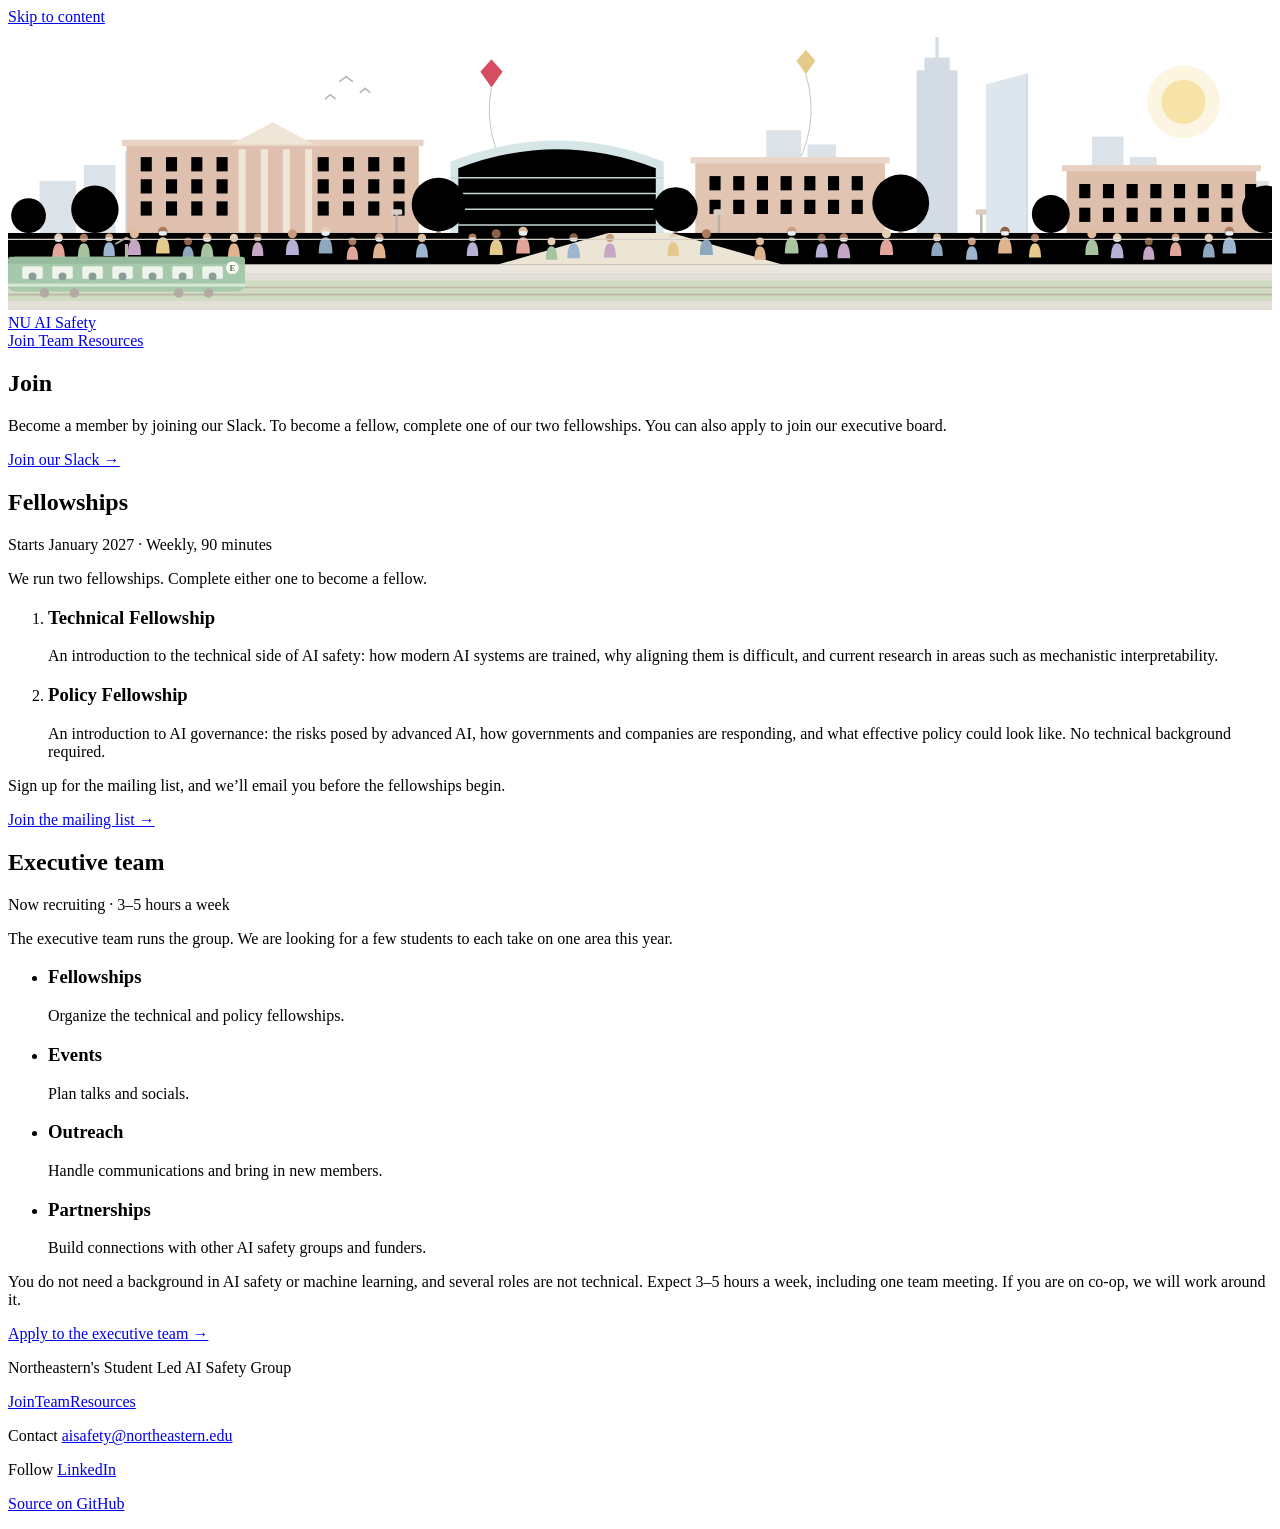
==== join/index.html @ 3ab71ad5 "Preview: the quiet version" ====
<!DOCTYPE html><html lang="en" data-scene="bio"> <head><meta charset="utf-8"><meta name="viewport" content="width=device-width, initial-scale=1"><script>try{var s=sessionStorage,d=document.documentElement.style,t=s.getItem('nuais-t'),g=s.getItem('nuais-g');if(t!==null)d.setProperty('--t',t);if(g!==null)d.setProperty('--g',g)}catch(e){}</script><title>Join | NU AI Safety</title><meta name="description" content="Join our Slack, take a technical or policy fellowship, or apply to the executive team."><link rel="canonical" href="https://soham-padia.github.io/nuaisafety-preview-quiet/join"><link rel="icon" href="/nuaisafety-preview-quiet/favicon.svg" type="image/svg+xml"><meta property="og:type" content="website"><meta property="og:site_name" content="NU AI Safety"><meta property="og:title" content="Join | NU AI Safety"><meta property="og:description" content="Join our Slack, take a technical or policy fellowship, or apply to the executive team."><meta property="og:url" content="https://soham-padia.github.io/nuaisafety-preview-quiet/join"><meta property="og:image" content="https://soham-padia.github.io/og.png"><meta property="og:image:width" content="1200"><meta property="og:image:height" content="630"><meta property="og:image:alt" content="NU AI Safety. AI safety and interpretability at Northeastern."><meta name="twitter:card" content="summary_large_image"><meta name="twitter:image" content="https://soham-padia.github.io/og.png"><link rel="stylesheet" href="/nuaisafety-preview-quiet/_astro/index.DZvED8R2.css"></head> <body> <a class="skip" href="#main">Skip to content</a> <div class="campus" aria-hidden="true" data-scene="bio"> <svg viewBox="0 0 1600 360" preserveAspectRatio="xMidYMax slice"> <defs> <radialGradient id="cxGlow" cx="50%" cy="100%" r="60%"> <stop offset="0" stop-color="#f2b07e" stop-opacity=".85"></stop> <stop offset="1" stop-color="#f2b07e" stop-opacity="0"></stop> </radialGradient> </defs>  <g class style="--at:.3"> <circle cx="1488" cy="96" r="46" fill="#f7e2a8" opacity=".35"></circle> <circle cx="1488" cy="96" r="28" fill="#f7e2a8"></circle> </g>  <g class="cg-in" style="--at:.45"> <path d="M612,42 L626,58 L612,78 L598,58 Z" fill="#c8102e" opacity=".75"></path> <path d="M612,78 Q600,140 640,200 Q660,232 652,262" fill="none" stroke="#b9b4ab" stroke-width="1"></path> </g> <g class="cg-in" style="--at:.65"> <path d="M1010,30 L1022,44 L1010,61 L998,44 Z" fill="#e5c88c"></path> <path d="M1010,61 Q1030,130 990,190 Q975,230 984,264" fill="none" stroke="#b9b4ab" stroke-width="1"></path> </g> <g class="cx-out" style="--at:.36" fill="none" stroke="#b9b4ab" stroke-width="2" stroke-linecap="round"> <path d="M420,70 l8,-6 l8,6"></path><path d="M446,84 l6,-5 l6,5"></path><path d="M402,92 l6,-5 l6,5"></path> </g>  <g fill="#dbe2e8"> <rect x="40" y="196" width="46" height="74"></rect><rect x="96" y="176" width="40" height="94"></rect><rect x="148" y="158" width="52" height="112"></rect><rect x="960" y="132" width="44" height="138"></rect><rect x="1012" y="150" width="36" height="120"></rect><rect x="1372" y="140" width="40" height="130"></rect><rect x="1420" y="166" width="34" height="104"></rect><rect x="1500" y="178" width="50" height="92"></rect><rect x="1556" y="196" width="40" height="74"></rect> </g> <g fill="#d3dce4"> <rect x="1150" y="56" width="52" height="214"></rect> <rect x="1160" y="40" width="32" height="20"></rect> <rect x="1174" y="14" width="4" height="28"></rect> </g> <path d="M1238,270 L1238,74 L1290,60 L1290,270 Z" fill="#dde6ed"></path> <path d="M1290,60 L1290,270" stroke="#cfd9e2" stroke-width="2"></path>   <rect x="150" y="150" width="370" height="116" fill="#dfc0ae"></rect> <rect x="144" y="144" width="382" height="8" fill="#e9d3c5"></rect> <path d="M282,150 L335,122 L388,150 Z" fill="#efe6d8"></path> <g fill="#efe6d8"><rect x="292" y="156" width="9" height="106"></rect><rect x="320" y="156" width="9" height="106"></rect><rect x="348" y="156" width="9" height="106"></rect><rect x="376" y="156" width="9" height="106"></rect></g> <path d="M560,266 L560,172 Q695,118 830,172 L830,266 Z" fill="#d6e6e6"></path> <path class="cx-lit" style="--l0:.5;--at:.5" d="M570,262 L570,180 Q695,132 820,180 L820,262 Z"></path> <g stroke="#c3d6d7" stroke-width="2"><line x1="560" y1="192" x2="830" y2="192"></line><line x1="560" y1="212" x2="830" y2="212"></line><line x1="560" y1="232" x2="830" y2="232"></line><line x1="560" y1="252" x2="830" y2="252"></line></g> <rect x="870" y="172" width="240" height="94" fill="#e2c4b2"></rect> <rect x="864" y="166" width="252" height="8" fill="#ead6c9"></rect> <rect x="1340" y="182" width="240" height="84" fill="#ddbfac"></rect> <rect x="1334" y="176" width="252" height="8" fill="#e8d1c3"></rect> <g><g> <rect x="168" y="166" width="14" height="18" fill="#cdb5a7"></rect> <rect class="cx-lit" style="--l0:1;--at:0.15" x="168" y="166" width="14" height="18"></rect> </g><g> <rect x="200" y="166" width="14" height="18" fill="#cdb5a7"></rect> <rect class="cx-lit" style="--l0:0;--at:0.52" x="200" y="166" width="14" height="18"></rect> </g><g> <rect x="232" y="166" width="14" height="18" fill="#cdb5a7"></rect> <rect class="cx-lit" style="--l0:0;--at:0.19" x="232" y="166" width="14" height="18"></rect> </g><g> <rect x="264" y="166" width="14" height="18" fill="#cdb5a7"></rect> <rect class="cx-lit" style="--l0:1;--at:0.56" x="264" y="166" width="14" height="18"></rect> </g><g> <rect x="392" y="166" width="14" height="18" fill="#cdb5a7"></rect> <rect class="cx-lit" style="--l0:0;--at:0.23" x="392" y="166" width="14" height="18"></rect> </g><g> <rect x="424" y="166" width="14" height="18" fill="#cdb5a7"></rect> <rect class="cx-lit" style="--l0:1;--at:0.6" x="424" y="166" width="14" height="18"></rect> </g><g> <rect x="456" y="166" width="14" height="18" fill="#cdb5a7"></rect> <rect class="cx-lit" style="--l0:0;--at:0.27" x="456" y="166" width="14" height="18"></rect> </g><g> <rect x="488" y="166" width="14" height="18" fill="#cdb5a7"></rect> <rect class="cx-lit" style="--l0:0;--at:0.64" x="488" y="166" width="14" height="18"></rect> </g><g> <rect x="168" y="194" width="14" height="18" fill="#cdb5a7"></rect> <rect class="cx-lit" style="--l0:0;--at:0.26" x="168" y="194" width="14" height="18"></rect> </g><g> <rect x="200" y="194" width="14" height="18" fill="#cdb5a7"></rect> <rect class="cx-lit" style="--l0:1;--at:0.63" x="200" y="194" width="14" height="18"></rect> </g><g> <rect x="232" y="194" width="14" height="18" fill="#cdb5a7"></rect> <rect class="cx-lit" style="--l0:0;--at:0.3" x="232" y="194" width="14" height="18"></rect> </g><g> <rect x="264" y="194" width="14" height="18" fill="#cdb5a7"></rect> <rect class="cx-lit" style="--l0:0;--at:0.67" x="264" y="194" width="14" height="18"></rect> </g><g> <rect x="392" y="194" width="14" height="18" fill="#cdb5a7"></rect> <rect class="cx-lit" style="--l0:1;--at:0.34" x="392" y="194" width="14" height="18"></rect> </g><g> <rect x="424" y="194" width="14" height="18" fill="#cdb5a7"></rect> <rect class="cx-lit" style="--l0:0;--at:0.71" x="424" y="194" width="14" height="18"></rect> </g><g> <rect x="456" y="194" width="14" height="18" fill="#cdb5a7"></rect> <rect class="cx-lit" style="--l0:1;--at:0.38" x="456" y="194" width="14" height="18"></rect> </g><g> <rect x="488" y="194" width="14" height="18" fill="#cdb5a7"></rect> <rect class="cx-lit" style="--l0:0;--at:0.75" x="488" y="194" width="14" height="18"></rect> </g><g> <rect x="168" y="222" width="14" height="18" fill="#cdb5a7"></rect> <rect class="cx-lit" style="--l0:1;--at:0.37" x="168" y="222" width="14" height="18"></rect> </g><g> <rect x="200" y="222" width="14" height="18" fill="#cdb5a7"></rect> <rect class="cx-lit" style="--l0:0;--at:0.74" x="200" y="222" width="14" height="18"></rect> </g><g> <rect x="232" y="222" width="14" height="18" fill="#cdb5a7"></rect> <rect class="cx-lit" style="--l0:1;--at:0.41" x="232" y="222" width="14" height="18"></rect> </g><g> <rect x="264" y="222" width="14" height="18" fill="#cdb5a7"></rect> <rect class="cx-lit" style="--l0:0;--at:0.78" x="264" y="222" width="14" height="18"></rect> </g><g> <rect x="392" y="222" width="14" height="18" fill="#cdb5a7"></rect> <rect class="cx-lit" style="--l0:0;--at:0.45" x="392" y="222" width="14" height="18"></rect> </g><g> <rect x="424" y="222" width="14" height="18" fill="#cdb5a7"></rect> <rect class="cx-lit" style="--l0:1;--at:0.82" x="424" y="222" width="14" height="18"></rect> </g><g> <rect x="456" y="222" width="14" height="18" fill="#cdb5a7"></rect> <rect class="cx-lit" style="--l0:0;--at:0.49" x="456" y="222" width="14" height="18"></rect> </g><g> <rect x="488" y="222" width="14" height="18" fill="#cdb5a7"></rect> <rect class="cx-lit" style="--l0:1;--at:0.16" x="488" y="222" width="14" height="18"></rect> </g><g> <rect x="888" y="190" width="14" height="18" fill="#cdb5a7"></rect> <rect class="cx-lit" style="--l0:1;--at:0.15" x="888" y="190" width="14" height="18"></rect> </g><g> <rect x="918" y="190" width="14" height="18" fill="#cdb5a7"></rect> <rect class="cx-lit" style="--l0:0;--at:0.52" x="918" y="190" width="14" height="18"></rect> </g><g> <rect x="948" y="190" width="14" height="18" fill="#cdb5a7"></rect> <rect class="cx-lit" style="--l0:0;--at:0.19" x="948" y="190" width="14" height="18"></rect> </g><g> <rect x="978" y="190" width="14" height="18" fill="#cdb5a7"></rect> <rect class="cx-lit" style="--l0:1;--at:0.56" x="978" y="190" width="14" height="18"></rect> </g><g> <rect x="1008" y="190" width="14" height="18" fill="#cdb5a7"></rect> <rect class="cx-lit" style="--l0:0;--at:0.23" x="1008" y="190" width="14" height="18"></rect> </g><g> <rect x="1038" y="190" width="14" height="18" fill="#cdb5a7"></rect> <rect class="cx-lit" style="--l0:1;--at:0.6" x="1038" y="190" width="14" height="18"></rect> </g><g> <rect x="1068" y="190" width="14" height="18" fill="#cdb5a7"></rect> <rect class="cx-lit" style="--l0:0;--at:0.27" x="1068" y="190" width="14" height="18"></rect> </g><g> <rect x="888" y="220" width="14" height="18" fill="#cdb5a7"></rect> <rect class="cx-lit" style="--l0:0;--at:0.26" x="888" y="220" width="14" height="18"></rect> </g><g> <rect x="918" y="220" width="14" height="18" fill="#cdb5a7"></rect> <rect class="cx-lit" style="--l0:1;--at:0.63" x="918" y="220" width="14" height="18"></rect> </g><g> <rect x="948" y="220" width="14" height="18" fill="#cdb5a7"></rect> <rect class="cx-lit" style="--l0:0;--at:0.3" x="948" y="220" width="14" height="18"></rect> </g><g> <rect x="978" y="220" width="14" height="18" fill="#cdb5a7"></rect> <rect class="cx-lit" style="--l0:0;--at:0.67" x="978" y="220" width="14" height="18"></rect> </g><g> <rect x="1008" y="220" width="14" height="18" fill="#cdb5a7"></rect> <rect class="cx-lit" style="--l0:1;--at:0.34" x="1008" y="220" width="14" height="18"></rect> </g><g> <rect x="1038" y="220" width="14" height="18" fill="#cdb5a7"></rect> <rect class="cx-lit" style="--l0:0;--at:0.71" x="1038" y="220" width="14" height="18"></rect> </g><g> <rect x="1068" y="220" width="14" height="18" fill="#cdb5a7"></rect> <rect class="cx-lit" style="--l0:1;--at:0.38" x="1068" y="220" width="14" height="18"></rect> </g><g> <rect x="1356" y="200" width="14" height="18" fill="#cdb5a7"></rect> <rect class="cx-lit" style="--l0:1;--at:0.15" x="1356" y="200" width="14" height="18"></rect> </g><g> <rect x="1386" y="200" width="14" height="18" fill="#cdb5a7"></rect> <rect class="cx-lit" style="--l0:0;--at:0.52" x="1386" y="200" width="14" height="18"></rect> </g><g> <rect x="1416" y="200" width="14" height="18" fill="#cdb5a7"></rect> <rect class="cx-lit" style="--l0:0;--at:0.19" x="1416" y="200" width="14" height="18"></rect> </g><g> <rect x="1446" y="200" width="14" height="18" fill="#cdb5a7"></rect> <rect class="cx-lit" style="--l0:1;--at:0.56" x="1446" y="200" width="14" height="18"></rect> </g><g> <rect x="1476" y="200" width="14" height="18" fill="#cdb5a7"></rect> <rect class="cx-lit" style="--l0:0;--at:0.23" x="1476" y="200" width="14" height="18"></rect> </g><g> <rect x="1506" y="200" width="14" height="18" fill="#cdb5a7"></rect> <rect class="cx-lit" style="--l0:1;--at:0.6" x="1506" y="200" width="14" height="18"></rect> </g><g> <rect x="1536" y="200" width="14" height="18" fill="#cdb5a7"></rect> <rect class="cx-lit" style="--l0:0;--at:0.27" x="1536" y="200" width="14" height="18"></rect> </g><g> <rect x="1566" y="200" width="14" height="18" fill="#cdb5a7"></rect> <rect class="cx-lit" style="--l0:0;--at:0.64" x="1566" y="200" width="14" height="18"></rect> </g><g> <rect x="1356" y="230" width="14" height="18" fill="#cdb5a7"></rect> <rect class="cx-lit" style="--l0:0;--at:0.26" x="1356" y="230" width="14" height="18"></rect> </g><g> <rect x="1386" y="230" width="14" height="18" fill="#cdb5a7"></rect> <rect class="cx-lit" style="--l0:1;--at:0.63" x="1386" y="230" width="14" height="18"></rect> </g><g> <rect x="1416" y="230" width="14" height="18" fill="#cdb5a7"></rect> <rect class="cx-lit" style="--l0:0;--at:0.3" x="1416" y="230" width="14" height="18"></rect> </g><g> <rect x="1446" y="230" width="14" height="18" fill="#cdb5a7"></rect> <rect class="cx-lit" style="--l0:0;--at:0.67" x="1446" y="230" width="14" height="18"></rect> </g><g> <rect x="1476" y="230" width="14" height="18" fill="#cdb5a7"></rect> <rect class="cx-lit" style="--l0:1;--at:0.34" x="1476" y="230" width="14" height="18"></rect> </g><g> <rect x="1506" y="230" width="14" height="18" fill="#cdb5a7"></rect> <rect class="cx-lit" style="--l0:0;--at:0.71" x="1506" y="230" width="14" height="18"></rect> </g><g> <rect x="1536" y="230" width="14" height="18" fill="#cdb5a7"></rect> <rect class="cx-lit" style="--l0:1;--at:0.38" x="1536" y="230" width="14" height="18"></rect> </g><g> <rect x="1566" y="230" width="14" height="18" fill="#cdb5a7"></rect> <rect class="cx-lit" style="--l0:0;--at:0.75" x="1566" y="230" width="14" height="18"></rect> </g></g>  <g> <rect x="107" y="232" width="6" height="36" fill="#b9a38e"></rect> <circle class="cx-tree cx-tree--bio" style="--c:#bfd3b0" cx="110" cy="232" r="30"></circle> </g><g> <rect x="542" y="226" width="6" height="42" fill="#b9a38e"></rect> <circle class="cx-tree cx-tree--bio" style="--c:#aecaa0" cx="545" cy="226" r="34"></circle> </g><g> <rect x="842" y="232" width="6" height="36" fill="#b9a38e"></rect> <circle class="cx-tree cx-tree--bio" style="--c:#e2cf98" cx="845" cy="232" r="28"></circle> </g><g> <rect x="1127" y="224" width="6" height="44" fill="#b9a38e"></rect> <circle class="cx-tree cx-tree--bio" style="--c:#bfd3b0" cx="1130" cy="224" r="36"></circle> </g><g> <rect x="1317" y="238" width="6" height="30" fill="#b9a38e"></rect> <circle class="cx-tree cx-tree--bio" style="--c:#aecaa0" cx="1320" cy="238" r="24"></circle> </g><g> <rect x="1589" y="232" width="6" height="36" fill="#b9a38e"></rect> <circle class="cx-tree cx-tree--bio" style="--c:#e2cf98" cx="1592" cy="232" r="30"></circle> </g><g> <rect x="23" y="240" width="6" height="28" fill="#b9a38e"></rect> <circle class="cx-tree cx-tree--bio" style="--c:#aecaa0" cx="26" cy="240" r="22"></circle> </g> <g stroke="#b9b1a7" stroke-width="3"> <line x1="492" y1="300" x2="492" y2="238"></line><line x1="900" y1="300" x2="900" y2="238"></line><line x1="1232" y1="300" x2="1232" y2="238"></line> </g> <g fill="#d8cfc2"><rect x="485" y="232" width="14" height="7" rx="2"></rect><rect x="893" y="232" width="14" height="7" rx="2"></rect><rect x="1225" y="232" width="14" height="7" rx="2"></rect></g>  <rect class="cx-lawn cx-lawn--bio" x="0" y="262" width="1600" height="40"></rect> <path d="M760,262 L840,262 L980,302 L620,302 Z" fill="#ece5d6"></path> <g class="cx-out" style="--at:0.589"> <g transform="translate(64 294) scale(1)"> <path d="M-8,0 Q-8,-19 0,-19 Q8,-19 8,0 Z" fill="#e2a59c"></path> <circle cx="0" cy="-26" r="5.5" fill="#e8cdb5"></circle> <rect class="cx-in" style="--at:0.211" x="-4.5" y="-26" width="9" height="4.5" rx="1.5" fill="#e6f0f6"></rect> </g> </g><g class="cx-out" style="--at:0.454"> <g transform="translate(128 291) scale(0.9)"> <path d="M-8,0 Q-8,-19 0,-19 Q8,-19 8,0 Z" fill="#9db6cf"></path> <circle cx="0" cy="-26" r="5.5" fill="#c99d7e"></circle> <rect class="cx-in" style="--at:0.146" x="-4.5" y="-26" width="9" height="4.5" rx="1.5" fill="#e6f0f6"></rect> </g> </g><g class="cx-out" style="--at:0.752"> <g transform="translate(196 288) scale(1.08)"> <path d="M-8,0 Q-8,-19 0,-19 Q8,-19 8,0 Z" fill="#e5c88c"></path> <circle cx="0" cy="-26" r="5.5" fill="#a97b5c"></circle> <rect class="cx-in" style="--at:0.288" x="-4.5" y="-26" width="9" height="4.5" rx="1.5" fill="#e6f0f6"></rect> </g> </g><g class="cx-out" style="--at:0.4"> <g transform="translate(252 294) scale(1)"> <path d="M-8,0 Q-8,-19 0,-19 Q8,-19 8,0 Z" fill="#a7c3a0"></path> <circle cx="0" cy="-26" r="5.5" fill="#e2bc9a"></circle> <rect class="cx-in" style="--at:0.12" x="-4.5" y="-26" width="9" height="4.5" rx="1.5" fill="#e6f0f6"></rect> </g> </g><g class="cx-out" style="--at:0.644"> <g transform="translate(316 291) scale(0.9)"> <path d="M-8,0 Q-8,-19 0,-19 Q8,-19 8,0 Z" fill="#c6a6c6"></path> <circle cx="0" cy="-26" r="5.5" fill="#8d6248"></circle> <rect class="cx-in" style="--at:0.236" x="-4.5" y="-26" width="9" height="4.5" rx="1.5" fill="#e6f0f6"></rect> </g> </g><g class="cx-out" style="--at:0.508"> <g transform="translate(402 288) scale(1.08)"> <path d="M-8,0 Q-8,-19 0,-19 Q8,-19 8,0 Z" fill="#8ea8bf"></path> <circle cx="0" cy="-26" r="5.5" fill="#e8cdb5"></circle> <rect class="cx-in" style="--at:0.172" x="-4.5" y="-26" width="9" height="4.5" rx="1.5" fill="#e6f0f6"></rect> </g> </g><g class="cx-out" style="--at:0.833"> <g transform="translate(470 294) scale(1)"> <path d="M-8,0 Q-8,-19 0,-19 Q8,-19 8,0 Z" fill="#e0b38f"></path> <circle cx="0" cy="-26" r="5.5" fill="#c99d7e"></circle> <rect class="cx-in" style="--at:0.327" x="-4.5" y="-26" width="9" height="4.5" rx="1.5" fill="#e6f0f6"></rect> </g> </g><g class="cx-out" style="--at:0.698"> <g transform="translate(588 291) scale(0.9)"> <path d="M-8,0 Q-8,-19 0,-19 Q8,-19 8,0 Z" fill="#b7b0d6"></path> <circle cx="0" cy="-26" r="5.5" fill="#a97b5c"></circle> <rect class="cx-in" style="--at:0.262" x="-4.5" y="-26" width="9" height="4.5" rx="1.5" fill="#e6f0f6"></rect> </g> </g><g class="cx-out" style="--at:0.535"> <g transform="translate(652 288) scale(1.08)"> <path d="M-8,0 Q-8,-19 0,-19 Q8,-19 8,0 Z" fill="#e2a59c"></path> <circle cx="0" cy="-26" r="5.5" fill="#e2bc9a"></circle> <rect class="cx-in" style="--at:0.185" x="-4.5" y="-26" width="9" height="4.5" rx="1.5" fill="#e6f0f6"></rect> </g> </g><g class="cx-out" style="--at:2"> <g transform="translate(716 294) scale(1)"> <path d="M-8,0 Q-8,-19 0,-19 Q8,-19 8,0 Z" fill="#9db6cf"></path> <circle cx="0" cy="-26" r="5.5" fill="#8d6248"></circle> <rect class="cx-in" style="--at:0.301" x="-4.5" y="-26" width="9" height="4.5" rx="1.5" fill="#e6f0f6"></rect> </g> </g><g class="cx-out" style="--at:0.427"> <g transform="translate(842 291) scale(0.9)"> <path d="M-8,0 Q-8,-19 0,-19 Q8,-19 8,0 Z" fill="#e5c88c"></path> <circle cx="0" cy="-26" r="5.5" fill="#e8cdb5"></circle> <rect class="cx-in" style="--at:0.133" x="-4.5" y="-26" width="9" height="4.5" rx="1.5" fill="#e6f0f6"></rect> </g> </g><g class="cx-out" style="--at:0.616"> <g transform="translate(992 288) scale(1.08)"> <path d="M-8,0 Q-8,-19 0,-19 Q8,-19 8,0 Z" fill="#a7c3a0"></path> <circle cx="0" cy="-26" r="5.5" fill="#c99d7e"></circle> <rect class="cx-in" style="--at:0.224" x="-4.5" y="-26" width="9" height="4.5" rx="1.5" fill="#e6f0f6"></rect> </g> </g><g class="cx-out" style="--at:0.86"> <g transform="translate(1058 294) scale(1)"> <path d="M-8,0 Q-8,-19 0,-19 Q8,-19 8,0 Z" fill="#c6a6c6"></path> <circle cx="0" cy="-26" r="5.5" fill="#a97b5c"></circle> <rect class="cx-in" style="--at:0.34" x="-4.5" y="-26" width="9" height="4.5" rx="1.5" fill="#e6f0f6"></rect> </g> </g><g class="cx-out" style="--at:0.481"> <g transform="translate(1176 291) scale(0.9)"> <path d="M-8,0 Q-8,-19 0,-19 Q8,-19 8,0 Z" fill="#8ea8bf"></path> <circle cx="0" cy="-26" r="5.5" fill="#e2bc9a"></circle> <rect class="cx-in" style="--at:0.159" x="-4.5" y="-26" width="9" height="4.5" rx="1.5" fill="#e6f0f6"></rect> </g> </g><g class="cx-out" style="--at:0.725"> <g transform="translate(1262 288) scale(1.08)"> <path d="M-8,0 Q-8,-19 0,-19 Q8,-19 8,0 Z" fill="#e0b38f"></path> <circle cx="0" cy="-26" r="5.5" fill="#8d6248"></circle> <rect class="cx-in" style="--at:0.275" x="-4.5" y="-26" width="9" height="4.5" rx="1.5" fill="#e6f0f6"></rect> </g> </g><g class="cx-out" style="--at:0.562"> <g transform="translate(1404 294) scale(1)"> <path d="M-8,0 Q-8,-19 0,-19 Q8,-19 8,0 Z" fill="#b7b0d6"></path> <circle cx="0" cy="-26" r="5.5" fill="#e8cdb5"></circle> <rect class="cx-in" style="--at:0.198" x="-4.5" y="-26" width="9" height="4.5" rx="1.5" fill="#e6f0f6"></rect> </g> </g><g class="cx-out" style="--at:0.806"> <g transform="translate(1478 291) scale(0.9)"> <path d="M-8,0 Q-8,-19 0,-19 Q8,-19 8,0 Z" fill="#e2a59c"></path> <circle cx="0" cy="-26" r="5.5" fill="#c99d7e"></circle> <rect class="cx-in" style="--at:0.314" x="-4.5" y="-26" width="9" height="4.5" rx="1.5" fill="#e6f0f6"></rect> </g> </g><g class="cx-out" style="--at:0.671"> <g transform="translate(1546 288) scale(1.08)"> <path d="M-8,0 Q-8,-19 0,-19 Q8,-19 8,0 Z" fill="#9db6cf"></path> <circle cx="0" cy="-26" r="5.5" fill="#a97b5c"></circle> <rect class="cx-in" style="--at:0.249" x="-4.5" y="-26" width="9" height="4.5" rx="1.5" fill="#e6f0f6"></rect> </g> </g> <g class="cg-in" style="--at:0.1"> <g transform="translate(96 293) scale(0.95)"> <path d="M-8,0 Q-8,-19 0,-19 Q8,-19 8,0 Z" fill="#a7c3a0"></path> <circle cx="0" cy="-26" r="5.5" fill="#a97b5c"></circle> </g> </g><g class="cg-in" style="--at:0.387"> <g transform="translate(160 290) scale(1.04)"> <path d="M-8,0 Q-8,-19 0,-19 Q8,-19 8,0 Z" fill="#c6a6c6"></path> <circle cx="0" cy="-26" r="5.5" fill="#e2bc9a"></circle> </g> </g><g class="cg-in" style="--at:0.675"> <g transform="translate(228 296) scale(0.9)"> <path d="M-8,0 Q-8,-19 0,-19 Q8,-19 8,0 Z" fill="#8ea8bf"></path> <circle cx="0" cy="-26" r="5.5" fill="#8d6248"></circle> </g> </g><g class="cg-in" style="--at:0.182"> <g transform="translate(286 293) scale(0.95)"> <path d="M-8,0 Q-8,-19 0,-19 Q8,-19 8,0 Z" fill="#e0b38f"></path> <circle cx="0" cy="-26" r="5.5" fill="#e8cdb5"></circle> </g> </g><g class="cg-in" style="--at:0.469"> <g transform="translate(360 290) scale(1.04)"> <path d="M-8,0 Q-8,-19 0,-19 Q8,-19 8,0 Z" fill="#b7b0d6"></path> <circle cx="0" cy="-26" r="5.5" fill="#c99d7e"></circle> </g> </g><g class="cg-in" style="--at:0.757"> <g transform="translate(436 296) scale(0.9)"> <path d="M-8,0 Q-8,-19 0,-19 Q8,-19 8,0 Z" fill="#e2a59c"></path> <circle cx="0" cy="-26" r="5.5" fill="#a97b5c"></circle> </g> </g><g class="cg-in" style="--at:0.264"> <g transform="translate(524 293) scale(0.95)"> <path d="M-8,0 Q-8,-19 0,-19 Q8,-19 8,0 Z" fill="#9db6cf"></path> <circle cx="0" cy="-26" r="5.5" fill="#e2bc9a"></circle> </g> </g><g class="cg-in" style="--at:0.552"> <g transform="translate(618 290) scale(1.04)"> <path d="M-8,0 Q-8,-19 0,-19 Q8,-19 8,0 Z" fill="#e5c88c"></path> <circle cx="0" cy="-26" r="5.5" fill="#8d6248"></circle> </g> </g><g class="cg-in" style="--at:0.839"> <g transform="translate(688 296) scale(0.9)"> <path d="M-8,0 Q-8,-19 0,-19 Q8,-19 8,0 Z" fill="#a7c3a0"></path> <circle cx="0" cy="-26" r="5.5" fill="#e8cdb5"></circle> </g> </g><g class="cg-in" style="--at:0.346"> <g transform="translate(762 293) scale(0.95)"> <path d="M-8,0 Q-8,-19 0,-19 Q8,-19 8,0 Z" fill="#c6a6c6"></path> <circle cx="0" cy="-26" r="5.5" fill="#c99d7e"></circle> </g> </g><g class="cg-in" style="--at:0.634"> <g transform="translate(884 290) scale(1.04)"> <path d="M-8,0 Q-8,-19 0,-19 Q8,-19 8,0 Z" fill="#8ea8bf"></path> <circle cx="0" cy="-26" r="5.5" fill="#a97b5c"></circle> </g> </g><g class="cg-in" style="--at:0.141"> <g transform="translate(952 296) scale(0.9)"> <path d="M-8,0 Q-8,-19 0,-19 Q8,-19 8,0 Z" fill="#e0b38f"></path> <circle cx="0" cy="-26" r="5.5" fill="#e2bc9a"></circle> </g> </g><g class="cg-in" style="--at:0.428"> <g transform="translate(1030 293) scale(0.95)"> <path d="M-8,0 Q-8,-19 0,-19 Q8,-19 8,0 Z" fill="#b7b0d6"></path> <circle cx="0" cy="-26" r="5.5" fill="#8d6248"></circle> </g> </g><g class="cg-in" style="--at:0.716"> <g transform="translate(1112 290) scale(1.04)"> <path d="M-8,0 Q-8,-19 0,-19 Q8,-19 8,0 Z" fill="#e2a59c"></path> <circle cx="0" cy="-26" r="5.5" fill="#e8cdb5"></circle> </g> </g><g class="cg-in" style="--at:0.223"> <g transform="translate(1220 296) scale(0.9)"> <path d="M-8,0 Q-8,-19 0,-19 Q8,-19 8,0 Z" fill="#9db6cf"></path> <circle cx="0" cy="-26" r="5.5" fill="#c99d7e"></circle> </g> </g><g class="cg-in" style="--at:0.511"> <g transform="translate(1300 293) scale(0.95)"> <path d="M-8,0 Q-8,-19 0,-19 Q8,-19 8,0 Z" fill="#e5c88c"></path> <circle cx="0" cy="-26" r="5.5" fill="#a97b5c"></circle> </g> </g><g class="cg-in" style="--at:0.798"> <g transform="translate(1372 290) scale(1.04)"> <path d="M-8,0 Q-8,-19 0,-19 Q8,-19 8,0 Z" fill="#a7c3a0"></path> <circle cx="0" cy="-26" r="5.5" fill="#e2bc9a"></circle> </g> </g><g class="cg-in" style="--at:0.305"> <g transform="translate(1444 296) scale(0.9)"> <path d="M-8,0 Q-8,-19 0,-19 Q8,-19 8,0 Z" fill="#c6a6c6"></path> <circle cx="0" cy="-26" r="5.5" fill="#8d6248"></circle> </g> </g><g class="cg-in" style="--at:0.593"> <g transform="translate(1520 293) scale(0.95)"> <path d="M-8,0 Q-8,-19 0,-19 Q8,-19 8,0 Z" fill="#8ea8bf"></path> <circle cx="0" cy="-26" r="5.5" fill="#e8cdb5"></circle> </g> </g>    <rect x="0" y="302" width="1600" height="10" fill="#ebe6dd"></rect> <rect x="0" y="312" width="1600" height="48" fill="#e3dfd8"></rect> <rect x="0" y="322" width="1600" height="26" fill="#cfdcc1"></rect> <g stroke="#bdb5aa" stroke-width="2"><line x1="0" y1="331" x2="1600" y2="331"></line><line x1="0" y1="340" x2="1600" y2="340"></line></g> <line x1="0" y1="270" x2="1600" y2="270" stroke="#d6cfc5" stroke-width="1.5"></line> <g class="cx-train" style> <rect x="148" y="276" width="4" height="18" fill="#b9b1a7"></rect> <path d="M136,276 L150,268 L164,276" fill="none" stroke="#b9b1a7" stroke-width="2"></path> <rect x="0" y="292" width="300" height="44" rx="9" fill="#a6c8ab"></rect> <rect x="0" y="292" width="300" height="9" rx="4" fill="#97bb9d"></rect> <rect x="18" y="304" width="26" height="16" rx="2" fill="#eef3ec"></rect><rect x="56" y="304" width="26" height="16" rx="2" fill="#eef3ec"></rect><rect x="94" y="304" width="26" height="16" rx="2" fill="#eef3ec"></rect><rect x="132" y="304" width="26" height="16" rx="2" fill="#eef3ec"></rect><rect x="170" y="304" width="26" height="16" rx="2" fill="#eef3ec"></rect><rect x="208" y="304" width="26" height="16" rx="2" fill="#eef3ec"></rect><rect x="246" y="304" width="26" height="16" rx="2" fill="#eef3ec"></rect> <circle class="cx-out" style="--at:0.420" cx="31" cy="317" r="5" fill="#8a9e95"></circle><circle class="cx-out" style="--at:0.510" cx="69" cy="317" r="5" fill="#8a9e95"></circle><circle class="cx-out" style="--at:0.600" cx="107" cy="317" r="5" fill="#8a9e95"></circle><circle class="cx-out" style="--at:0.480" cx="145" cy="317" r="5" fill="#8a9e95"></circle><circle class="cx-out" style="--at:0.570" cx="183" cy="317" r="5" fill="#8a9e95"></circle><circle class="cx-out" style="--at:0.450" cx="221" cy="317" r="5" fill="#8a9e95"></circle><circle class="cx-out" style="--at:0.540" cx="259" cy="317" r="5" fill="#8a9e95"></circle> <rect x="0" y="326" width="300" height="4" fill="#fbf9f4" opacity=".6"></rect> <circle cx="284" cy="306" r="8" fill="#fbf9f4"></circle> <text x="284" y="310" font-size="11" font-weight="700" text-anchor="middle" fill="#3f7a4f">E</text> <circle cx="46" cy="338" r="6" fill="#b3aaa1"></circle><circle cx="84" cy="338" r="6" fill="#b3aaa1"></circle><circle cx="216" cy="338" r="6" fill="#b3aaa1"></circle><circle cx="254" cy="338" r="6" fill="#b3aaa1"></circle> </g> </svg> </div> <script type="module">const c=document.querySelector(".campus");if(c){const t=new Set;let r=!1;const i=()=>c.classList.toggle("is-dim",t.size===0&&!r),d=document.querySelectorAll(".ovs, .good__stage");if(d.length){const s=new IntersectionObserver(o=>{for(const n of o)n.isIntersecting?t.add(n.target):t.delete(n.target);i()});d.forEach(o=>s.observe(o))}const e=()=>{const s=document.documentElement;r=scrollY+innerHeight>=s.scrollHeight-c.offsetHeight*.5,i()};addEventListener("scroll",e,{passive:!0}),addEventListener("resize",e),new ResizeObserver(e).observe(document.body),e()}</script> <header class="masthead"> <div class="wrap"> <a class="wordmark" href="/nuaisafety-preview-quiet/">NU AI Safety</a> <nav class="nav" aria-label="Primary"> <a href="/nuaisafety-preview-quiet/join" aria-current="page"> Join </a><a href="/nuaisafety-preview-quiet/team"> Team </a><a href="/nuaisafety-preview-quiet/resources"> Resources </a> </nav> </div> </header> <main id="main">  <section class="band"> <div class="wrap"> <h1>Join</h1> <p class="lede join__lede">
Become a member by joining our Slack. To become a fellow, complete one of our two
        fellowships. You can also apply to join our executive board.
</p> <div class="actions join__slack"> <a class="btn btn--ghost" href="https://join.slack.com/t/nuaisafety/shared_invite/zt-4bwdf0z1w-DnPKeS6kprWA~7e1_BPCQw">Join our Slack →</a> </div> <div class="paths"> <section class="path" aria-labelledby="fellowships"> <h2 id="fellowships">Fellowships</h2> <span class="meta">Starts January 2027 · Weekly, 90 minutes</span> <p>
We run two fellowships. Complete either one to become a fellow.
</p> <ol class="steps"> <li> <h3>Technical Fellowship</h3> <p>
An introduction to the technical side of AI safety: how modern AI systems are
                trained, why aligning them is difficult, and current research in areas such as
                mechanistic interpretability.
</p> </li> <li> <h3>Policy Fellowship</h3> <p>
An introduction to AI governance: the risks posed by advanced AI, how governments
                and companies are responding, and what effective policy could look like. No
                technical background required.
</p> </li> </ol> <p>
Sign up for the mailing list, and we’ll email you before the fellowships begin.
</p> <div class="actions path__cta"> <a class="btn" href="https://airtable.com/appTpg6JO93Aqr1xs/pagh3n1xdPrxEB8nk/form">Join the mailing list →</a> </div> </section> <section class="path path--exec" aria-labelledby="exec"> <h2 id="exec">Executive team</h2> <span class="meta">Now recruiting · 3–5 hours a week</span> <p>
The executive team runs the group. We are looking for a few students to each take on
            one area this year.
</p> <ul class="steps"> <li> <h3>Fellowships</h3> <p>Organize the technical and policy fellowships.</p> </li> <li> <h3>Events</h3> <p>Plan talks and socials.</p> </li> <li> <h3>Outreach</h3> <p>Handle communications and bring in new members.</p> </li> <li> <h3>Partnerships</h3> <p>Build connections with other AI safety groups and funders.</p> </li> </ul> <p>
You do not need a background in AI safety or machine learning, and several roles are
            not technical. Expect 3–5 hours a week, including one team meeting. If you are on
            co-op, we will work around it.
</p> <div class="actions path__cta"> <a class="btn" href="https://airtable.com/appTpg6JO93Aqr1xs/pagJpuw954bZSuywr/form">Apply to the executive team →</a> </div> </section> </div> </div> </section>  </main> <footer class="foot"> <div class="wrap"> <div class="foot__row"> <div> <p class="foot__name">Northeastern's Student Led AI Safety Group</p> <nav class="foot__nav" aria-label="Footer"> <a href="/nuaisafety-preview-quiet/join">Join</a><a href="/nuaisafety-preview-quiet/team">Team</a><a href="/nuaisafety-preview-quiet/resources">Resources</a> </nav> </div> <div class="foot__contact"> <p> <span class="foot__label">Contact</span> <a href="mailto:aisafety@northeastern.edu">aisafety@northeastern.edu</a> </p> <p> <span class="foot__label">Follow</span> <a href="https://www.linkedin.com/company/nu-ai-safety/">LinkedIn</a> </p> </div> </div> <p class="credit"> <a href="https://github.com/soham-padia/nuaisafety">Source on GitHub</a> </p> </div> </footer> <script type="module" src="/nuaisafety-preview-quiet/_astro/Base.astro_astro_type_script_index_0_lang.DZBASine.js"></script> </body> </html>
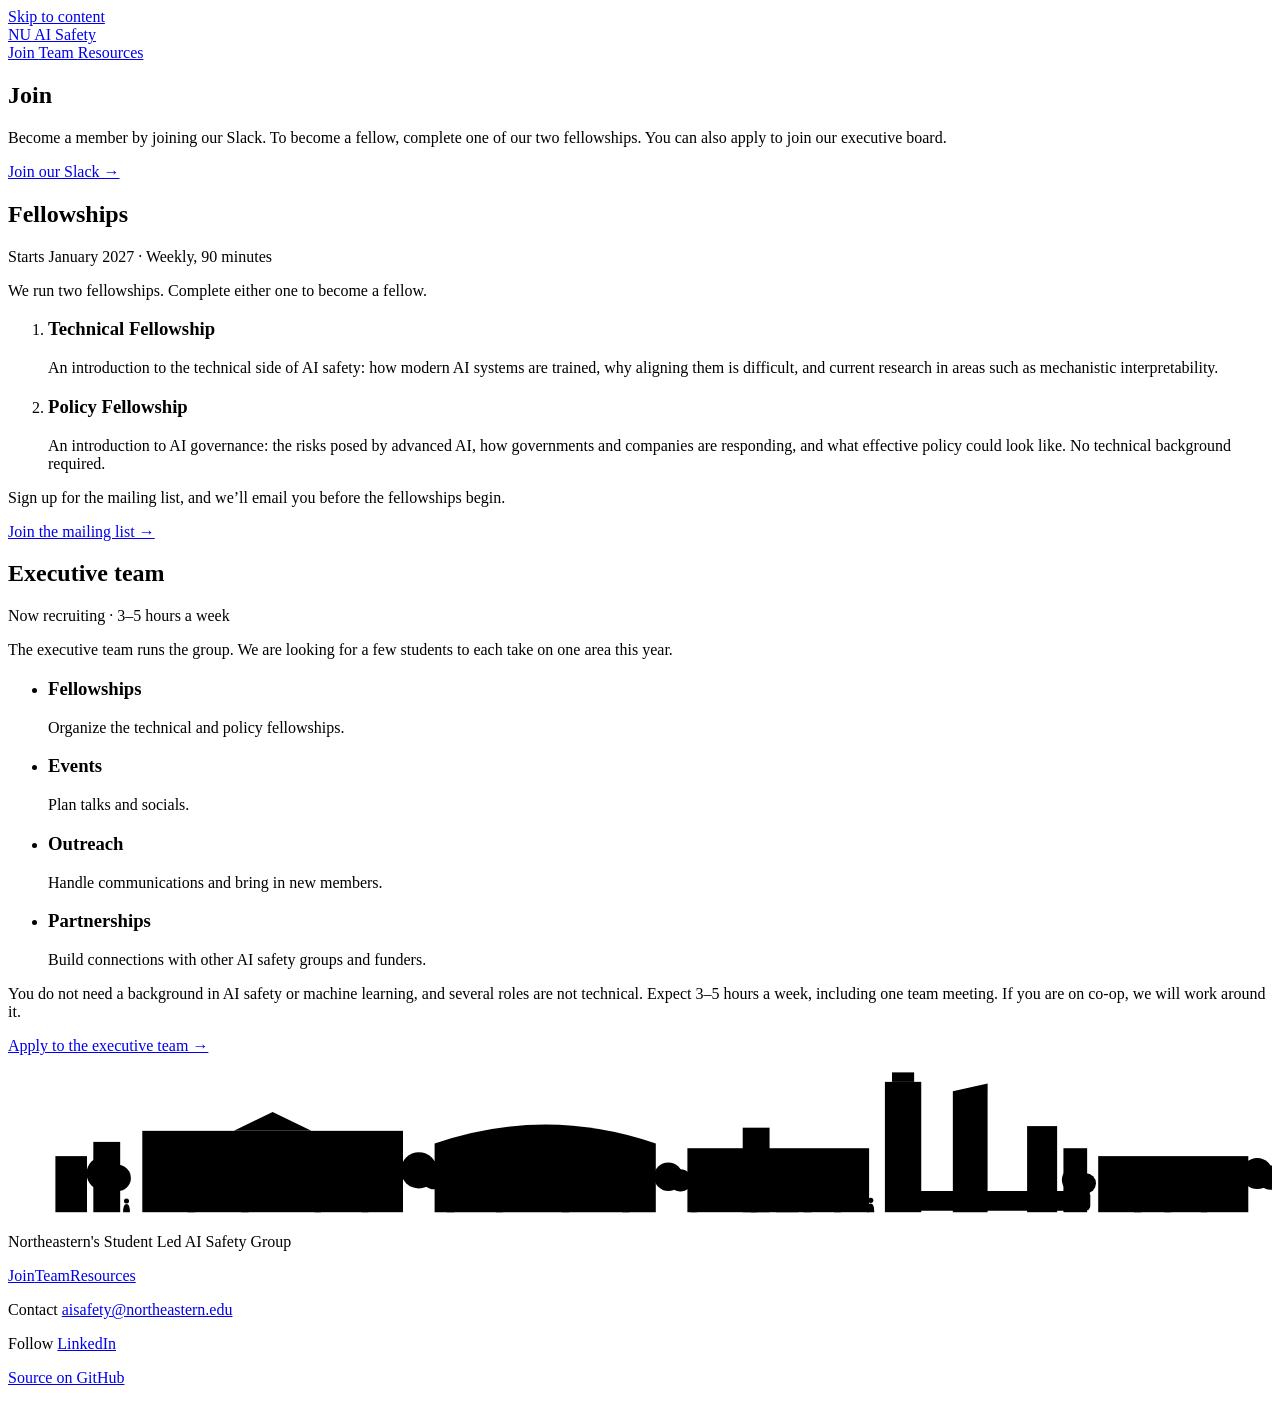
==== commit f5c80714: "Preview: campus as a still line drawing; only its people change" ====
--- a/join/index.html
+++ b/join/index.html
@@ -1,4 +1,4 @@
-<!DOCTYPE html><html lang="en" data-scene="bio"> <head><meta charset="utf-8"><meta name="viewport" content="width=device-width, initial-scale=1"><script>try{var s=sessionStorage,d=document.documentElement.style,t=s.getItem('nuais-t'),g=s.getItem('nuais-g');if(t!==null)d.setProperty('--t',t);if(g!==null)d.setProperty('--g',g)}catch(e){}</script><title>Join | NU AI Safety</title><meta name="description" content="Join our Slack, take a technical or policy fellowship, or apply to the executive team."><link rel="canonical" href="https://soham-padia.github.io/nuaisafety-preview-quiet/join"><link rel="icon" href="/nuaisafety-preview-quiet/favicon.svg" type="image/svg+xml"><meta property="og:type" content="website"><meta property="og:site_name" content="NU AI Safety"><meta property="og:title" content="Join | NU AI Safety"><meta property="og:description" content="Join our Slack, take a technical or policy fellowship, or apply to the executive team."><meta property="og:url" content="https://soham-padia.github.io/nuaisafety-preview-quiet/join"><meta property="og:image" content="https://soham-padia.github.io/og.png"><meta property="og:image:width" content="1200"><meta property="og:image:height" content="630"><meta property="og:image:alt" content="NU AI Safety. AI safety and interpretability at Northeastern."><meta name="twitter:card" content="summary_large_image"><meta name="twitter:image" content="https://soham-padia.github.io/og.png"><link rel="stylesheet" href="/nuaisafety-preview-quiet/_astro/index.DZvED8R2.css"></head> <body> <a class="skip" href="#main">Skip to content</a> <div class="campus" aria-hidden="true" data-scene="bio"> <svg viewBox="0 0 1600 360" preserveAspectRatio="xMidYMax slice"> <defs> <radialGradient id="cxGlow" cx="50%" cy="100%" r="60%"> <stop offset="0" stop-color="#f2b07e" stop-opacity=".85"></stop> <stop offset="1" stop-color="#f2b07e" stop-opacity="0"></stop> </radialGradient> </defs>  <g class style="--at:.3"> <circle cx="1488" cy="96" r="46" fill="#f7e2a8" opacity=".35"></circle> <circle cx="1488" cy="96" r="28" fill="#f7e2a8"></circle> </g>  <g class="cg-in" style="--at:.45"> <path d="M612,42 L626,58 L612,78 L598,58 Z" fill="#c8102e" opacity=".75"></path> <path d="M612,78 Q600,140 640,200 Q660,232 652,262" fill="none" stroke="#b9b4ab" stroke-width="1"></path> </g> <g class="cg-in" style="--at:.65"> <path d="M1010,30 L1022,44 L1010,61 L998,44 Z" fill="#e5c88c"></path> <path d="M1010,61 Q1030,130 990,190 Q975,230 984,264" fill="none" stroke="#b9b4ab" stroke-width="1"></path> </g> <g class="cx-out" style="--at:.36" fill="none" stroke="#b9b4ab" stroke-width="2" stroke-linecap="round"> <path d="M420,70 l8,-6 l8,6"></path><path d="M446,84 l6,-5 l6,5"></path><path d="M402,92 l6,-5 l6,5"></path> </g>  <g fill="#dbe2e8"> <rect x="40" y="196" width="46" height="74"></rect><rect x="96" y="176" width="40" height="94"></rect><rect x="148" y="158" width="52" height="112"></rect><rect x="960" y="132" width="44" height="138"></rect><rect x="1012" y="150" width="36" height="120"></rect><rect x="1372" y="140" width="40" height="130"></rect><rect x="1420" y="166" width="34" height="104"></rect><rect x="1500" y="178" width="50" height="92"></rect><rect x="1556" y="196" width="40" height="74"></rect> </g> <g fill="#d3dce4"> <rect x="1150" y="56" width="52" height="214"></rect> <rect x="1160" y="40" width="32" height="20"></rect> <rect x="1174" y="14" width="4" height="28"></rect> </g> <path d="M1238,270 L1238,74 L1290,60 L1290,270 Z" fill="#dde6ed"></path> <path d="M1290,60 L1290,270" stroke="#cfd9e2" stroke-width="2"></path>   <rect x="150" y="150" width="370" height="116" fill="#dfc0ae"></rect> <rect x="144" y="144" width="382" height="8" fill="#e9d3c5"></rect> <path d="M282,150 L335,122 L388,150 Z" fill="#efe6d8"></path> <g fill="#efe6d8"><rect x="292" y="156" width="9" height="106"></rect><rect x="320" y="156" width="9" height="106"></rect><rect x="348" y="156" width="9" height="106"></rect><rect x="376" y="156" width="9" height="106"></rect></g> <path d="M560,266 L560,172 Q695,118 830,172 L830,266 Z" fill="#d6e6e6"></path> <path class="cx-lit" style="--l0:.5;--at:.5" d="M570,262 L570,180 Q695,132 820,180 L820,262 Z"></path> <g stroke="#c3d6d7" stroke-width="2"><line x1="560" y1="192" x2="830" y2="192"></line><line x1="560" y1="212" x2="830" y2="212"></line><line x1="560" y1="232" x2="830" y2="232"></line><line x1="560" y1="252" x2="830" y2="252"></line></g> <rect x="870" y="172" width="240" height="94" fill="#e2c4b2"></rect> <rect x="864" y="166" width="252" height="8" fill="#ead6c9"></rect> <rect x="1340" y="182" width="240" height="84" fill="#ddbfac"></rect> <rect x="1334" y="176" width="252" height="8" fill="#e8d1c3"></rect> <g><g> <rect x="168" y="166" width="14" height="18" fill="#cdb5a7"></rect> <rect class="cx-lit" style="--l0:1;--at:0.15" x="168" y="166" width="14" height="18"></rect> </g><g> <rect x="200" y="166" width="14" height="18" fill="#cdb5a7"></rect> <rect class="cx-lit" style="--l0:0;--at:0.52" x="200" y="166" width="14" height="18"></rect> </g><g> <rect x="232" y="166" width="14" height="18" fill="#cdb5a7"></rect> <rect class="cx-lit" style="--l0:0;--at:0.19" x="232" y="166" width="14" height="18"></rect> </g><g> <rect x="264" y="166" width="14" height="18" fill="#cdb5a7"></rect> <rect class="cx-lit" style="--l0:1;--at:0.56" x="264" y="166" width="14" height="18"></rect> </g><g> <rect x="392" y="166" width="14" height="18" fill="#cdb5a7"></rect> <rect class="cx-lit" style="--l0:0;--at:0.23" x="392" y="166" width="14" height="18"></rect> </g><g> <rect x="424" y="166" width="14" height="18" fill="#cdb5a7"></rect> <rect class="cx-lit" style="--l0:1;--at:0.6" x="424" y="166" width="14" height="18"></rect> </g><g> <rect x="456" y="166" width="14" height="18" fill="#cdb5a7"></rect> <rect class="cx-lit" style="--l0:0;--at:0.27" x="456" y="166" width="14" height="18"></rect> </g><g> <rect x="488" y="166" width="14" height="18" fill="#cdb5a7"></rect> <rect class="cx-lit" style="--l0:0;--at:0.64" x="488" y="166" width="14" height="18"></rect> </g><g> <rect x="168" y="194" width="14" height="18" fill="#cdb5a7"></rect> <rect class="cx-lit" style="--l0:0;--at:0.26" x="168" y="194" width="14" height="18"></rect> </g><g> <rect x="200" y="194" width="14" height="18" fill="#cdb5a7"></rect> <rect class="cx-lit" style="--l0:1;--at:0.63" x="200" y="194" width="14" height="18"></rect> </g><g> <rect x="232" y="194" width="14" height="18" fill="#cdb5a7"></rect> <rect class="cx-lit" style="--l0:0;--at:0.3" x="232" y="194" width="14" height="18"></rect> </g><g> <rect x="264" y="194" width="14" height="18" fill="#cdb5a7"></rect> <rect class="cx-lit" style="--l0:0;--at:0.67" x="264" y="194" width="14" height="18"></rect> </g><g> <rect x="392" y="194" width="14" height="18" fill="#cdb5a7"></rect> <rect class="cx-lit" style="--l0:1;--at:0.34" x="392" y="194" width="14" height="18"></rect> </g><g> <rect x="424" y="194" width="14" height="18" fill="#cdb5a7"></rect> <rect class="cx-lit" style="--l0:0;--at:0.71" x="424" y="194" width="14" height="18"></rect> </g><g> <rect x="456" y="194" width="14" height="18" fill="#cdb5a7"></rect> <rect class="cx-lit" style="--l0:1;--at:0.38" x="456" y="194" width="14" height="18"></rect> </g><g> <rect x="488" y="194" width="14" height="18" fill="#cdb5a7"></rect> <rect class="cx-lit" style="--l0:0;--at:0.75" x="488" y="194" width="14" height="18"></rect> </g><g> <rect x="168" y="222" width="14" height="18" fill="#cdb5a7"></rect> <rect class="cx-lit" style="--l0:1;--at:0.37" x="168" y="222" width="14" height="18"></rect> </g><g> <rect x="200" y="222" width="14" height="18" fill="#cdb5a7"></rect> <rect class="cx-lit" style="--l0:0;--at:0.74" x="200" y="222" width="14" height="18"></rect> </g><g> <rect x="232" y="222" width="14" height="18" fill="#cdb5a7"></rect> <rect class="cx-lit" style="--l0:1;--at:0.41" x="232" y="222" width="14" height="18"></rect> </g><g> <rect x="264" y="222" width="14" height="18" fill="#cdb5a7"></rect> <rect class="cx-lit" style="--l0:0;--at:0.78" x="264" y="222" width="14" height="18"></rect> </g><g> <rect x="392" y="222" width="14" height="18" fill="#cdb5a7"></rect> <rect class="cx-lit" style="--l0:0;--at:0.45" x="392" y="222" width="14" height="18"></rect> </g><g> <rect x="424" y="222" width="14" height="18" fill="#cdb5a7"></rect> <rect class="cx-lit" style="--l0:1;--at:0.82" x="424" y="222" width="14" height="18"></rect> </g><g> <rect x="456" y="222" width="14" height="18" fill="#cdb5a7"></rect> <rect class="cx-lit" style="--l0:0;--at:0.49" x="456" y="222" width="14" height="18"></rect> </g><g> <rect x="488" y="222" width="14" height="18" fill="#cdb5a7"></rect> <rect class="cx-lit" style="--l0:1;--at:0.16" x="488" y="222" width="14" height="18"></rect> </g><g> <rect x="888" y="190" width="14" height="18" fill="#cdb5a7"></rect> <rect class="cx-lit" style="--l0:1;--at:0.15" x="888" y="190" width="14" height="18"></rect> </g><g> <rect x="918" y="190" width="14" height="18" fill="#cdb5a7"></rect> <rect class="cx-lit" style="--l0:0;--at:0.52" x="918" y="190" width="14" height="18"></rect> </g><g> <rect x="948" y="190" width="14" height="18" fill="#cdb5a7"></rect> <rect class="cx-lit" style="--l0:0;--at:0.19" x="948" y="190" width="14" height="18"></rect> </g><g> <rect x="978" y="190" width="14" height="18" fill="#cdb5a7"></rect> <rect class="cx-lit" style="--l0:1;--at:0.56" x="978" y="190" width="14" height="18"></rect> </g><g> <rect x="1008" y="190" width="14" height="18" fill="#cdb5a7"></rect> <rect class="cx-lit" style="--l0:0;--at:0.23" x="1008" y="190" width="14" height="18"></rect> </g><g> <rect x="1038" y="190" width="14" height="18" fill="#cdb5a7"></rect> <rect class="cx-lit" style="--l0:1;--at:0.6" x="1038" y="190" width="14" height="18"></rect> </g><g> <rect x="1068" y="190" width="14" height="18" fill="#cdb5a7"></rect> <rect class="cx-lit" style="--l0:0;--at:0.27" x="1068" y="190" width="14" height="18"></rect> </g><g> <rect x="888" y="220" width="14" height="18" fill="#cdb5a7"></rect> <rect class="cx-lit" style="--l0:0;--at:0.26" x="888" y="220" width="14" height="18"></rect> </g><g> <rect x="918" y="220" width="14" height="18" fill="#cdb5a7"></rect> <rect class="cx-lit" style="--l0:1;--at:0.63" x="918" y="220" width="14" height="18"></rect> </g><g> <rect x="948" y="220" width="14" height="18" fill="#cdb5a7"></rect> <rect class="cx-lit" style="--l0:0;--at:0.3" x="948" y="220" width="14" height="18"></rect> </g><g> <rect x="978" y="220" width="14" height="18" fill="#cdb5a7"></rect> <rect class="cx-lit" style="--l0:0;--at:0.67" x="978" y="220" width="14" height="18"></rect> </g><g> <rect x="1008" y="220" width="14" height="18" fill="#cdb5a7"></rect> <rect class="cx-lit" style="--l0:1;--at:0.34" x="1008" y="220" width="14" height="18"></rect> </g><g> <rect x="1038" y="220" width="14" height="18" fill="#cdb5a7"></rect> <rect class="cx-lit" style="--l0:0;--at:0.71" x="1038" y="220" width="14" height="18"></rect> </g><g> <rect x="1068" y="220" width="14" height="18" fill="#cdb5a7"></rect> <rect class="cx-lit" style="--l0:1;--at:0.38" x="1068" y="220" width="14" height="18"></rect> </g><g> <rect x="1356" y="200" width="14" height="18" fill="#cdb5a7"></rect> <rect class="cx-lit" style="--l0:1;--at:0.15" x="1356" y="200" width="14" height="18"></rect> </g><g> <rect x="1386" y="200" width="14" height="18" fill="#cdb5a7"></rect> <rect class="cx-lit" style="--l0:0;--at:0.52" x="1386" y="200" width="14" height="18"></rect> </g><g> <rect x="1416" y="200" width="14" height="18" fill="#cdb5a7"></rect> <rect class="cx-lit" style="--l0:0;--at:0.19" x="1416" y="200" width="14" height="18"></rect> </g><g> <rect x="1446" y="200" width="14" height="18" fill="#cdb5a7"></rect> <rect class="cx-lit" style="--l0:1;--at:0.56" x="1446" y="200" width="14" height="18"></rect> </g><g> <rect x="1476" y="200" width="14" height="18" fill="#cdb5a7"></rect> <rect class="cx-lit" style="--l0:0;--at:0.23" x="1476" y="200" width="14" height="18"></rect> </g><g> <rect x="1506" y="200" width="14" height="18" fill="#cdb5a7"></rect> <rect class="cx-lit" style="--l0:1;--at:0.6" x="1506" y="200" width="14" height="18"></rect> </g><g> <rect x="1536" y="200" width="14" height="18" fill="#cdb5a7"></rect> <rect class="cx-lit" style="--l0:0;--at:0.27" x="1536" y="200" width="14" height="18"></rect> </g><g> <rect x="1566" y="200" width="14" height="18" fill="#cdb5a7"></rect> <rect class="cx-lit" style="--l0:0;--at:0.64" x="1566" y="200" width="14" height="18"></rect> </g><g> <rect x="1356" y="230" width="14" height="18" fill="#cdb5a7"></rect> <rect class="cx-lit" style="--l0:0;--at:0.26" x="1356" y="230" width="14" height="18"></rect> </g><g> <rect x="1386" y="230" width="14" height="18" fill="#cdb5a7"></rect> <rect class="cx-lit" style="--l0:1;--at:0.63" x="1386" y="230" width="14" height="18"></rect> </g><g> <rect x="1416" y="230" width="14" height="18" fill="#cdb5a7"></rect> <rect class="cx-lit" style="--l0:0;--at:0.3" x="1416" y="230" width="14" height="18"></rect> </g><g> <rect x="1446" y="230" width="14" height="18" fill="#cdb5a7"></rect> <rect class="cx-lit" style="--l0:0;--at:0.67" x="1446" y="230" width="14" height="18"></rect> </g><g> <rect x="1476" y="230" width="14" height="18" fill="#cdb5a7"></rect> <rect class="cx-lit" style="--l0:1;--at:0.34" x="1476" y="230" width="14" height="18"></rect> </g><g> <rect x="1506" y="230" width="14" height="18" fill="#cdb5a7"></rect> <rect class="cx-lit" style="--l0:0;--at:0.71" x="1506" y="230" width="14" height="18"></rect> </g><g> <rect x="1536" y="230" width="14" height="18" fill="#cdb5a7"></rect> <rect class="cx-lit" style="--l0:1;--at:0.38" x="1536" y="230" width="14" height="18"></rect> </g><g> <rect x="1566" y="230" width="14" height="18" fill="#cdb5a7"></rect> <rect class="cx-lit" style="--l0:0;--at:0.75" x="1566" y="230" width="14" height="18"></rect> </g></g>  <g> <rect x="107" y="232" width="6" height="36" fill="#b9a38e"></rect> <circle class="cx-tree cx-tree--bio" style="--c:#bfd3b0" cx="110" cy="232" r="30"></circle> </g><g> <rect x="542" y="226" width="6" height="42" fill="#b9a38e"></rect> <circle class="cx-tree cx-tree--bio" style="--c:#aecaa0" cx="545" cy="226" r="34"></circle> </g><g> <rect x="842" y="232" width="6" height="36" fill="#b9a38e"></rect> <circle class="cx-tree cx-tree--bio" style="--c:#e2cf98" cx="845" cy="232" r="28"></circle> </g><g> <rect x="1127" y="224" width="6" height="44" fill="#b9a38e"></rect> <circle class="cx-tree cx-tree--bio" style="--c:#bfd3b0" cx="1130" cy="224" r="36"></circle> </g><g> <rect x="1317" y="238" width="6" height="30" fill="#b9a38e"></rect> <circle class="cx-tree cx-tree--bio" style="--c:#aecaa0" cx="1320" cy="238" r="24"></circle> </g><g> <rect x="1589" y="232" width="6" height="36" fill="#b9a38e"></rect> <circle class="cx-tree cx-tree--bio" style="--c:#e2cf98" cx="1592" cy="232" r="30"></circle> </g><g> <rect x="23" y="240" width="6" height="28" fill="#b9a38e"></rect> <circle class="cx-tree cx-tree--bio" style="--c:#aecaa0" cx="26" cy="240" r="22"></circle> </g> <g stroke="#b9b1a7" stroke-width="3"> <line x1="492" y1="300" x2="492" y2="238"></line><line x1="900" y1="300" x2="900" y2="238"></line><line x1="1232" y1="300" x2="1232" y2="238"></line> </g> <g fill="#d8cfc2"><rect x="485" y="232" width="14" height="7" rx="2"></rect><rect x="893" y="232" width="14" height="7" rx="2"></rect><rect x="1225" y="232" width="14" height="7" rx="2"></rect></g>  <rect class="cx-lawn cx-lawn--bio" x="0" y="262" width="1600" height="40"></rect> <path d="M760,262 L840,262 L980,302 L620,302 Z" fill="#ece5d6"></path> <g class="cx-out" style="--at:0.589"> <g transform="translate(64 294) scale(1)"> <path d="M-8,0 Q-8,-19 0,-19 Q8,-19 8,0 Z" fill="#e2a59c"></path> <circle cx="0" cy="-26" r="5.5" fill="#e8cdb5"></circle> <rect class="cx-in" style="--at:0.211" x="-4.5" y="-26" width="9" height="4.5" rx="1.5" fill="#e6f0f6"></rect> </g> </g><g class="cx-out" style="--at:0.454"> <g transform="translate(128 291) scale(0.9)"> <path d="M-8,0 Q-8,-19 0,-19 Q8,-19 8,0 Z" fill="#9db6cf"></path> <circle cx="0" cy="-26" r="5.5" fill="#c99d7e"></circle> <rect class="cx-in" style="--at:0.146" x="-4.5" y="-26" width="9" height="4.5" rx="1.5" fill="#e6f0f6"></rect> </g> </g><g class="cx-out" style="--at:0.752"> <g transform="translate(196 288) scale(1.08)"> <path d="M-8,0 Q-8,-19 0,-19 Q8,-19 8,0 Z" fill="#e5c88c"></path> <circle cx="0" cy="-26" r="5.5" fill="#a97b5c"></circle> <rect class="cx-in" style="--at:0.288" x="-4.5" y="-26" width="9" height="4.5" rx="1.5" fill="#e6f0f6"></rect> </g> </g><g class="cx-out" style="--at:0.4"> <g transform="translate(252 294) scale(1)"> <path d="M-8,0 Q-8,-19 0,-19 Q8,-19 8,0 Z" fill="#a7c3a0"></path> <circle cx="0" cy="-26" r="5.5" fill="#e2bc9a"></circle> <rect class="cx-in" style="--at:0.12" x="-4.5" y="-26" width="9" height="4.5" rx="1.5" fill="#e6f0f6"></rect> </g> </g><g class="cx-out" style="--at:0.644"> <g transform="translate(316 291) scale(0.9)"> <path d="M-8,0 Q-8,-19 0,-19 Q8,-19 8,0 Z" fill="#c6a6c6"></path> <circle cx="0" cy="-26" r="5.5" fill="#8d6248"></circle> <rect class="cx-in" style="--at:0.236" x="-4.5" y="-26" width="9" height="4.5" rx="1.5" fill="#e6f0f6"></rect> </g> </g><g class="cx-out" style="--at:0.508"> <g transform="translate(402 288) scale(1.08)"> <path d="M-8,0 Q-8,-19 0,-19 Q8,-19 8,0 Z" fill="#8ea8bf"></path> <circle cx="0" cy="-26" r="5.5" fill="#e8cdb5"></circle> <rect class="cx-in" style="--at:0.172" x="-4.5" y="-26" width="9" height="4.5" rx="1.5" fill="#e6f0f6"></rect> </g> </g><g class="cx-out" style="--at:0.833"> <g transform="translate(470 294) scale(1)"> <path d="M-8,0 Q-8,-19 0,-19 Q8,-19 8,0 Z" fill="#e0b38f"></path> <circle cx="0" cy="-26" r="5.5" fill="#c99d7e"></circle> <rect class="cx-in" style="--at:0.327" x="-4.5" y="-26" width="9" height="4.5" rx="1.5" fill="#e6f0f6"></rect> </g> </g><g class="cx-out" style="--at:0.698"> <g transform="translate(588 291) scale(0.9)"> <path d="M-8,0 Q-8,-19 0,-19 Q8,-19 8,0 Z" fill="#b7b0d6"></path> <circle cx="0" cy="-26" r="5.5" fill="#a97b5c"></circle> <rect class="cx-in" style="--at:0.262" x="-4.5" y="-26" width="9" height="4.5" rx="1.5" fill="#e6f0f6"></rect> </g> </g><g class="cx-out" style="--at:0.535"> <g transform="translate(652 288) scale(1.08)"> <path d="M-8,0 Q-8,-19 0,-19 Q8,-19 8,0 Z" fill="#e2a59c"></path> <circle cx="0" cy="-26" r="5.5" fill="#e2bc9a"></circle> <rect class="cx-in" style="--at:0.185" x="-4.5" y="-26" width="9" height="4.5" rx="1.5" fill="#e6f0f6"></rect> </g> </g><g class="cx-out" style="--at:2"> <g transform="translate(716 294) scale(1)"> <path d="M-8,0 Q-8,-19 0,-19 Q8,-19 8,0 Z" fill="#9db6cf"></path> <circle cx="0" cy="-26" r="5.5" fill="#8d6248"></circle> <rect class="cx-in" style="--at:0.301" x="-4.5" y="-26" width="9" height="4.5" rx="1.5" fill="#e6f0f6"></rect> </g> </g><g class="cx-out" style="--at:0.427"> <g transform="translate(842 291) scale(0.9)"> <path d="M-8,0 Q-8,-19 0,-19 Q8,-19 8,0 Z" fill="#e5c88c"></path> <circle cx="0" cy="-26" r="5.5" fill="#e8cdb5"></circle> <rect class="cx-in" style="--at:0.133" x="-4.5" y="-26" width="9" height="4.5" rx="1.5" fill="#e6f0f6"></rect> </g> </g><g class="cx-out" style="--at:0.616"> <g transform="translate(992 288) scale(1.08)"> <path d="M-8,0 Q-8,-19 0,-19 Q8,-19 8,0 Z" fill="#a7c3a0"></path> <circle cx="0" cy="-26" r="5.5" fill="#c99d7e"></circle> <rect class="cx-in" style="--at:0.224" x="-4.5" y="-26" width="9" height="4.5" rx="1.5" fill="#e6f0f6"></rect> </g> </g><g class="cx-out" style="--at:0.86"> <g transform="translate(1058 294) scale(1)"> <path d="M-8,0 Q-8,-19 0,-19 Q8,-19 8,0 Z" fill="#c6a6c6"></path> <circle cx="0" cy="-26" r="5.5" fill="#a97b5c"></circle> <rect class="cx-in" style="--at:0.34" x="-4.5" y="-26" width="9" height="4.5" rx="1.5" fill="#e6f0f6"></rect> </g> </g><g class="cx-out" style="--at:0.481"> <g transform="translate(1176 291) scale(0.9)"> <path d="M-8,0 Q-8,-19 0,-19 Q8,-19 8,0 Z" fill="#8ea8bf"></path> <circle cx="0" cy="-26" r="5.5" fill="#e2bc9a"></circle> <rect class="cx-in" style="--at:0.159" x="-4.5" y="-26" width="9" height="4.5" rx="1.5" fill="#e6f0f6"></rect> </g> </g><g class="cx-out" style="--at:0.725"> <g transform="translate(1262 288) scale(1.08)"> <path d="M-8,0 Q-8,-19 0,-19 Q8,-19 8,0 Z" fill="#e0b38f"></path> <circle cx="0" cy="-26" r="5.5" fill="#8d6248"></circle> <rect class="cx-in" style="--at:0.275" x="-4.5" y="-26" width="9" height="4.5" rx="1.5" fill="#e6f0f6"></rect> </g> </g><g class="cx-out" style="--at:0.562"> <g transform="translate(1404 294) scale(1)"> <path d="M-8,0 Q-8,-19 0,-19 Q8,-19 8,0 Z" fill="#b7b0d6"></path> <circle cx="0" cy="-26" r="5.5" fill="#e8cdb5"></circle> <rect class="cx-in" style="--at:0.198" x="-4.5" y="-26" width="9" height="4.5" rx="1.5" fill="#e6f0f6"></rect> </g> </g><g class="cx-out" style="--at:0.806"> <g transform="translate(1478 291) scale(0.9)"> <path d="M-8,0 Q-8,-19 0,-19 Q8,-19 8,0 Z" fill="#e2a59c"></path> <circle cx="0" cy="-26" r="5.5" fill="#c99d7e"></circle> <rect class="cx-in" style="--at:0.314" x="-4.5" y="-26" width="9" height="4.5" rx="1.5" fill="#e6f0f6"></rect> </g> </g><g class="cx-out" style="--at:0.671"> <g transform="translate(1546 288) scale(1.08)"> <path d="M-8,0 Q-8,-19 0,-19 Q8,-19 8,0 Z" fill="#9db6cf"></path> <circle cx="0" cy="-26" r="5.5" fill="#a97b5c"></circle> <rect class="cx-in" style="--at:0.249" x="-4.5" y="-26" width="9" height="4.5" rx="1.5" fill="#e6f0f6"></rect> </g> </g> <g class="cg-in" style="--at:0.1"> <g transform="translate(96 293) scale(0.95)"> <path d="M-8,0 Q-8,-19 0,-19 Q8,-19 8,0 Z" fill="#a7c3a0"></path> <circle cx="0" cy="-26" r="5.5" fill="#a97b5c"></circle> </g> </g><g class="cg-in" style="--at:0.387"> <g transform="translate(160 290) scale(1.04)"> <path d="M-8,0 Q-8,-19 0,-19 Q8,-19 8,0 Z" fill="#c6a6c6"></path> <circle cx="0" cy="-26" r="5.5" fill="#e2bc9a"></circle> </g> </g><g class="cg-in" style="--at:0.675"> <g transform="translate(228 296) scale(0.9)"> <path d="M-8,0 Q-8,-19 0,-19 Q8,-19 8,0 Z" fill="#8ea8bf"></path> <circle cx="0" cy="-26" r="5.5" fill="#8d6248"></circle> </g> </g><g class="cg-in" style="--at:0.182"> <g transform="translate(286 293) scale(0.95)"> <path d="M-8,0 Q-8,-19 0,-19 Q8,-19 8,0 Z" fill="#e0b38f"></path> <circle cx="0" cy="-26" r="5.5" fill="#e8cdb5"></circle> </g> </g><g class="cg-in" style="--at:0.469"> <g transform="translate(360 290) scale(1.04)"> <path d="M-8,0 Q-8,-19 0,-19 Q8,-19 8,0 Z" fill="#b7b0d6"></path> <circle cx="0" cy="-26" r="5.5" fill="#c99d7e"></circle> </g> </g><g class="cg-in" style="--at:0.757"> <g transform="translate(436 296) scale(0.9)"> <path d="M-8,0 Q-8,-19 0,-19 Q8,-19 8,0 Z" fill="#e2a59c"></path> <circle cx="0" cy="-26" r="5.5" fill="#a97b5c"></circle> </g> </g><g class="cg-in" style="--at:0.264"> <g transform="translate(524 293) scale(0.95)"> <path d="M-8,0 Q-8,-19 0,-19 Q8,-19 8,0 Z" fill="#9db6cf"></path> <circle cx="0" cy="-26" r="5.5" fill="#e2bc9a"></circle> </g> </g><g class="cg-in" style="--at:0.552"> <g transform="translate(618 290) scale(1.04)"> <path d="M-8,0 Q-8,-19 0,-19 Q8,-19 8,0 Z" fill="#e5c88c"></path> <circle cx="0" cy="-26" r="5.5" fill="#8d6248"></circle> </g> </g><g class="cg-in" style="--at:0.839"> <g transform="translate(688 296) scale(0.9)"> <path d="M-8,0 Q-8,-19 0,-19 Q8,-19 8,0 Z" fill="#a7c3a0"></path> <circle cx="0" cy="-26" r="5.5" fill="#e8cdb5"></circle> </g> </g><g class="cg-in" style="--at:0.346"> <g transform="translate(762 293) scale(0.95)"> <path d="M-8,0 Q-8,-19 0,-19 Q8,-19 8,0 Z" fill="#c6a6c6"></path> <circle cx="0" cy="-26" r="5.5" fill="#c99d7e"></circle> </g> </g><g class="cg-in" style="--at:0.634"> <g transform="translate(884 290) scale(1.04)"> <path d="M-8,0 Q-8,-19 0,-19 Q8,-19 8,0 Z" fill="#8ea8bf"></path> <circle cx="0" cy="-26" r="5.5" fill="#a97b5c"></circle> </g> </g><g class="cg-in" style="--at:0.141"> <g transform="translate(952 296) scale(0.9)"> <path d="M-8,0 Q-8,-19 0,-19 Q8,-19 8,0 Z" fill="#e0b38f"></path> <circle cx="0" cy="-26" r="5.5" fill="#e2bc9a"></circle> </g> </g><g class="cg-in" style="--at:0.428"> <g transform="translate(1030 293) scale(0.95)"> <path d="M-8,0 Q-8,-19 0,-19 Q8,-19 8,0 Z" fill="#b7b0d6"></path> <circle cx="0" cy="-26" r="5.5" fill="#8d6248"></circle> </g> </g><g class="cg-in" style="--at:0.716"> <g transform="translate(1112 290) scale(1.04)"> <path d="M-8,0 Q-8,-19 0,-19 Q8,-19 8,0 Z" fill="#e2a59c"></path> <circle cx="0" cy="-26" r="5.5" fill="#e8cdb5"></circle> </g> </g><g class="cg-in" style="--at:0.223"> <g transform="translate(1220 296) scale(0.9)"> <path d="M-8,0 Q-8,-19 0,-19 Q8,-19 8,0 Z" fill="#9db6cf"></path> <circle cx="0" cy="-26" r="5.5" fill="#c99d7e"></circle> </g> </g><g class="cg-in" style="--at:0.511"> <g transform="translate(1300 293) scale(0.95)"> <path d="M-8,0 Q-8,-19 0,-19 Q8,-19 8,0 Z" fill="#e5c88c"></path> <circle cx="0" cy="-26" r="5.5" fill="#a97b5c"></circle> </g> </g><g class="cg-in" style="--at:0.798"> <g transform="translate(1372 290) scale(1.04)"> <path d="M-8,0 Q-8,-19 0,-19 Q8,-19 8,0 Z" fill="#a7c3a0"></path> <circle cx="0" cy="-26" r="5.5" fill="#e2bc9a"></circle> </g> </g><g class="cg-in" style="--at:0.305"> <g transform="translate(1444 296) scale(0.9)"> <path d="M-8,0 Q-8,-19 0,-19 Q8,-19 8,0 Z" fill="#c6a6c6"></path> <circle cx="0" cy="-26" r="5.5" fill="#8d6248"></circle> </g> </g><g class="cg-in" style="--at:0.593"> <g transform="translate(1520 293) scale(0.95)"> <path d="M-8,0 Q-8,-19 0,-19 Q8,-19 8,0 Z" fill="#8ea8bf"></path> <circle cx="0" cy="-26" r="5.5" fill="#e8cdb5"></circle> </g> </g>    <rect x="0" y="302" width="1600" height="10" fill="#ebe6dd"></rect> <rect x="0" y="312" width="1600" height="48" fill="#e3dfd8"></rect> <rect x="0" y="322" width="1600" height="26" fill="#cfdcc1"></rect> <g stroke="#bdb5aa" stroke-width="2"><line x1="0" y1="331" x2="1600" y2="331"></line><line x1="0" y1="340" x2="1600" y2="340"></line></g> <line x1="0" y1="270" x2="1600" y2="270" stroke="#d6cfc5" stroke-width="1.5"></line> <g class="cx-train" style> <rect x="148" y="276" width="4" height="18" fill="#b9b1a7"></rect> <path d="M136,276 L150,268 L164,276" fill="none" stroke="#b9b1a7" stroke-width="2"></path> <rect x="0" y="292" width="300" height="44" rx="9" fill="#a6c8ab"></rect> <rect x="0" y="292" width="300" height="9" rx="4" fill="#97bb9d"></rect> <rect x="18" y="304" width="26" height="16" rx="2" fill="#eef3ec"></rect><rect x="56" y="304" width="26" height="16" rx="2" fill="#eef3ec"></rect><rect x="94" y="304" width="26" height="16" rx="2" fill="#eef3ec"></rect><rect x="132" y="304" width="26" height="16" rx="2" fill="#eef3ec"></rect><rect x="170" y="304" width="26" height="16" rx="2" fill="#eef3ec"></rect><rect x="208" y="304" width="26" height="16" rx="2" fill="#eef3ec"></rect><rect x="246" y="304" width="26" height="16" rx="2" fill="#eef3ec"></rect> <circle class="cx-out" style="--at:0.420" cx="31" cy="317" r="5" fill="#8a9e95"></circle><circle class="cx-out" style="--at:0.510" cx="69" cy="317" r="5" fill="#8a9e95"></circle><circle class="cx-out" style="--at:0.600" cx="107" cy="317" r="5" fill="#8a9e95"></circle><circle class="cx-out" style="--at:0.480" cx="145" cy="317" r="5" fill="#8a9e95"></circle><circle class="cx-out" style="--at:0.570" cx="183" cy="317" r="5" fill="#8a9e95"></circle><circle class="cx-out" style="--at:0.450" cx="221" cy="317" r="5" fill="#8a9e95"></circle><circle class="cx-out" style="--at:0.540" cx="259" cy="317" r="5" fill="#8a9e95"></circle> <rect x="0" y="326" width="300" height="4" fill="#fbf9f4" opacity=".6"></rect> <circle cx="284" cy="306" r="8" fill="#fbf9f4"></circle> <text x="284" y="310" font-size="11" font-weight="700" text-anchor="middle" fill="#3f7a4f">E</text> <circle cx="46" cy="338" r="6" fill="#b3aaa1"></circle><circle cx="84" cy="338" r="6" fill="#b3aaa1"></circle><circle cx="216" cy="338" r="6" fill="#b3aaa1"></circle><circle cx="254" cy="338" r="6" fill="#b3aaa1"></circle> </g> </svg> </div> <script type="module">const c=document.querySelector(".campus");if(c){const t=new Set;let r=!1;const i=()=>c.classList.toggle("is-dim",t.size===0&&!r),d=document.querySelectorAll(".ovs, .good__stage");if(d.length){const s=new IntersectionObserver(o=>{for(const n of o)n.isIntersecting?t.add(n.target):t.delete(n.target);i()});d.forEach(o=>s.observe(o))}const e=()=>{const s=document.documentElement;r=scrollY+innerHeight>=s.scrollHeight-c.offsetHeight*.5,i()};addEventListener("scroll",e,{passive:!0}),addEventListener("resize",e),new ResizeObserver(e).observe(document.body),e()}</script> <header class="masthead"> <div class="wrap"> <a class="wordmark" href="/nuaisafety-preview-quiet/">NU AI Safety</a> <nav class="nav" aria-label="Primary"> <a href="/nuaisafety-preview-quiet/join" aria-current="page"> Join </a><a href="/nuaisafety-preview-quiet/team"> Team </a><a href="/nuaisafety-preview-quiet/resources"> Resources </a> </nav> </div> </header> <main id="main">  <section class="band"> <div class="wrap"> <h1>Join</h1> <p class="lede join__lede">
+<!DOCTYPE html><html lang="en"> <head><meta charset="utf-8"><meta name="viewport" content="width=device-width, initial-scale=1"><script>try{var s=sessionStorage,d=document.documentElement.style,t=s.getItem('nuais-t'),g=s.getItem('nuais-g');if(t!==null)d.setProperty('--t',t);if(g!==null)d.setProperty('--g',g)}catch(e){}</script><title>Join | NU AI Safety</title><meta name="description" content="Join our Slack, take a technical or policy fellowship, or apply to the executive team."><link rel="canonical" href="https://soham-padia.github.io/nuaisafety-preview-quiet/join"><link rel="icon" href="/nuaisafety-preview-quiet/favicon.svg" type="image/svg+xml"><meta property="og:type" content="website"><meta property="og:site_name" content="NU AI Safety"><meta property="og:title" content="Join | NU AI Safety"><meta property="og:description" content="Join our Slack, take a technical or policy fellowship, or apply to the executive team."><meta property="og:url" content="https://soham-padia.github.io/nuaisafety-preview-quiet/join"><meta property="og:image" content="https://soham-padia.github.io/og.png"><meta property="og:image:width" content="1200"><meta property="og:image:height" content="630"><meta property="og:image:alt" content="NU AI Safety. AI safety and interpretability at Northeastern."><meta name="twitter:card" content="summary_large_image"><meta name="twitter:image" content="https://soham-padia.github.io/og.png"><link rel="stylesheet" href="/nuaisafety-preview-quiet/_astro/index.y9hO2ySS.css"></head> <body> <a class="skip" href="#main">Skip to content</a> <header class="masthead"> <div class="wrap"> <a class="wordmark" href="/nuaisafety-preview-quiet/">NU AI Safety</a> <nav class="nav" aria-label="Primary"> <a href="/nuaisafety-preview-quiet/join" aria-current="page"> Join </a><a href="/nuaisafety-preview-quiet/team"> Team </a><a href="/nuaisafety-preview-quiet/resources"> Resources </a> </nav> </div> </header> <main id="main">  <section class="band"> <div class="wrap"> <h1>Join</h1> <p class="lede join__lede">
 Become a member by joining our Slack. To become a fellow, complete one of our two
         fellowships. You can also apply to join our executive board.
 </p> <div class="actions join__slack"> <a class="btn btn--ghost" href="https://join.slack.com/t/nuaisafety/shared_invite/zt-4bwdf0z1w-DnPKeS6kprWA~7e1_BPCQw">Join our Slack →</a> </div> <div class="paths"> <section class="path" aria-labelledby="fellowships"> <h2 id="fellowships">Fellowships</h2> <span class="meta">Starts January 2027 · Weekly, 90 minutes</span> <p>
@@ -20,4 +20,4 @@
 You do not need a background in AI safety or machine learning, and several roles are
             not technical. Expect 3–5 hours a week, including one team meeting. If you are on
             co-op, we will work around it.
-</p> <div class="actions path__cta"> <a class="btn" href="https://airtable.com/appTpg6JO93Aqr1xs/pagJpuw954bZSuywr/form">Apply to the executive team →</a> </div> </section> </div> </div> </section>  </main> <footer class="foot"> <div class="wrap"> <div class="foot__row"> <div> <p class="foot__name">Northeastern's Student Led AI Safety Group</p> <nav class="foot__nav" aria-label="Footer"> <a href="/nuaisafety-preview-quiet/join">Join</a><a href="/nuaisafety-preview-quiet/team">Team</a><a href="/nuaisafety-preview-quiet/resources">Resources</a> </nav> </div> <div class="foot__contact"> <p> <span class="foot__label">Contact</span> <a href="mailto:aisafety@northeastern.edu">aisafety@northeastern.edu</a> </p> <p> <span class="foot__label">Follow</span> <a href="https://www.linkedin.com/company/nu-ai-safety/">LinkedIn</a> </p> </div> </div> <p class="credit"> <a href="https://github.com/soham-padia/nuaisafety">Source on GitHub</a> </p> </div> </footer> <script type="module" src="/nuaisafety-preview-quiet/_astro/Base.astro_astro_type_script_index_0_lang.DZBASine.js"></script> </body> </html>+</p> <div class="actions path__cta"> <a class="btn" href="https://airtable.com/appTpg6JO93Aqr1xs/pagJpuw954bZSuywr/form">Apply to the executive team →</a> </div> </section> </div> </div> </section>  </main> <div class="campus wrap" aria-hidden="true"> <svg viewBox="0 0 1600 200" preserveAspectRatio="xMidYMax slice"> <g class="campus__line campus__far"> <rect x="1110" y="34" width="46" height="165"></rect> <rect x="1119" y="22" width="28" height="12"></rect> <path d="M1133,2 L1133,22"></path> <path d="M1196,199 L1196,46 L1240,36 L1240,199 Z"></path> <rect x="1290" y="90" width="38" height="109"></rect><rect x="1336" y="118" width="30" height="81"></rect><rect x="930" y="92" width="34" height="107"></rect><rect x="972" y="120" width="28" height="79"></rect><rect x="60" y="128" width="40" height="71"></rect><rect x="108" y="110" width="34" height="89"></rect> </g> <g class="campus__line campus__near"> <rect x="170" y="96" width="330" height="103"></rect> <path d="M164,96 L506,96 M164,91 L506,91 M286,96 L335,72 L384,96"></path> <path d="M296.0,100 L296.0,199"></path><path d="M311.6,100 L311.6,199"></path><path d="M327.2,100 L327.2,199"></path><path d="M342.8,100 L342.8,199"></path><path d="M358.4,100 L358.4,199"></path> <rect x="186" y="108" width="10" height="12"></rect><rect x="212" y="108" width="10" height="12"></rect><rect x="238" y="108" width="10" height="12"></rect><rect x="264" y="108" width="10" height="12"></rect><rect x="394" y="108" width="10" height="12"></rect><rect x="420" y="108" width="10" height="12"></rect><rect x="446" y="108" width="10" height="12"></rect><rect x="472" y="108" width="10" height="12"></rect><rect x="186" y="132" width="10" height="12"></rect><rect x="212" y="132" width="10" height="12"></rect><rect x="238" y="132" width="10" height="12"></rect><rect x="264" y="132" width="10" height="12"></rect><rect x="394" y="132" width="10" height="12"></rect><rect x="420" y="132" width="10" height="12"></rect><rect x="446" y="132" width="10" height="12"></rect><rect x="472" y="132" width="10" height="12"></rect><rect x="186" y="156" width="10" height="12"></rect><rect x="212" y="156" width="10" height="12"></rect><rect x="238" y="156" width="10" height="12"></rect><rect x="264" y="156" width="10" height="12"></rect><rect x="394" y="156" width="10" height="12"></rect><rect x="420" y="156" width="10" height="12"></rect><rect x="446" y="156" width="10" height="12"></rect><rect x="472" y="156" width="10" height="12"></rect> <path d="M540,199 L540,112 Q680,64 820,112 L820,199 Z"></path> <path d="M540,134 L820,134"></path><path d="M540,154 L820,154"></path><path d="M540,174 L820,174"></path> <rect x="860" y="118" width="230" height="81"></rect> <path d="M854,118 L1096,118"></path> <rect x="876" y="132" width="10" height="12"></rect><rect x="902" y="132" width="10" height="12"></rect><rect x="928" y="132" width="10" height="12"></rect><rect x="954" y="132" width="10" height="12"></rect><rect x="980" y="132" width="10" height="12"></rect><rect x="1006" y="132" width="10" height="12"></rect><rect x="1032" y="132" width="10" height="12"></rect><rect x="1058" y="132" width="10" height="12"></rect><rect x="876" y="160" width="10" height="12"></rect><rect x="902" y="160" width="10" height="12"></rect><rect x="928" y="160" width="10" height="12"></rect><rect x="954" y="160" width="10" height="12"></rect><rect x="980" y="160" width="10" height="12"></rect><rect x="1006" y="160" width="10" height="12"></rect><rect x="1032" y="160" width="10" height="12"></rect><rect x="1058" y="160" width="10" height="12"></rect> <rect x="1380" y="128" width="190" height="71"></rect> <rect x="1394" y="142" width="10" height="12"></rect><rect x="1420" y="142" width="10" height="12"></rect><rect x="1446" y="142" width="10" height="12"></rect><rect x="1472" y="142" width="10" height="12"></rect><rect x="1498" y="142" width="10" height="12"></rect><rect x="1524" y="142" width="10" height="12"></rect><rect x="1550" y="142" width="10" height="12"></rect><rect x="1394" y="168" width="10" height="12"></rect><rect x="1420" y="168" width="10" height="12"></rect><rect x="1446" y="168" width="10" height="12"></rect><rect x="1472" y="168" width="10" height="12"></rect><rect x="1498" y="168" width="10" height="12"></rect><rect x="1524" y="168" width="10" height="12"></rect><rect x="1550" y="168" width="10" height="12"></rect> <g> <path d="M128,165.6 L128,199"></path> <circle cx="120.72" cy="150" r="21.32"></circle> <circle cx="138.92" cy="155.72" r="16.64"></circle> </g><g> <path d="M528,162.8 L528,199"></path> <circle cx="520.16" cy="146" r="22.959999999999997"></circle> <circle cx="539.76" cy="152.16" r="17.92"></circle> </g><g> <path d="M842,167.2 L842,199"></path> <circle cx="835.84" cy="154" r="18.04"></circle> <circle cx="851.24" cy="158.84" r="14.08"></circle> </g><g> <path d="M1356,170 L1356,199"></path> <circle cx="1350.4" cy="158" r="16.4"></circle> <circle cx="1364.4" cy="162.4" r="12.8"></circle> </g><g> <path d="M1588,164.4 L1588,199"></path> <circle cx="1581.28" cy="150" r="19.68"></circle> <circle cx="1598.08" cy="155.28" r="15.36"></circle> </g> <path d="M470,199 L470,150 M464,150 L476,150"></path><path d="M905,199 L905,150 M899,150 L911,150"></path><path d="M1262,199 L1262,150 M1256,150 L1268,150"></path> <path d="M1132,166 L1388,166" class="campus__wire"></path> <rect x="1150" y="172" width="220" height="25" rx="6"></rect> <path d="M1258,172 L1258,166"></path> <rect x="1162" y="178" width="20" height="9" rx="1.5"></rect><rect x="1196" y="178" width="20" height="9" rx="1.5"></rect><rect x="1230" y="178" width="20" height="9" rx="1.5"></rect><rect x="1264" y="178" width="20" height="9" rx="1.5"></rect><rect x="1298" y="178" width="20" height="9" rx="1.5"></rect><rect x="1332" y="178" width="20" height="9" rx="1.5"></rect> </g> <path class="campus__person cx-out" style="--at:0.421" d="M227.4,199 Q227.4,188 232,188 Q236.6,188 236.6,199 Z"></path><path class="campus__person cx-out" style="--at:0.1" d="M447.768,199 Q447.768,188.88 452,188.88 Q456.232,188.88 456.232,199 Z"></path><path class="campus__person cx-out" style="--at:0.743" d="M555.124,199 Q555.124,187.34 560,187.34 Q564.876,187.34 564.876,199 Z"></path><path class="campus__person cx-out" style="--at:0.314" d="M701.4,199 Q701.4,188 706,188 Q710.6,188 710.6,199 Z"></path><path class="campus__person cx-out" style="--at:0.636" d="M863.768,199 Q863.768,188.88 868,188.88 Q872.232,188.88 872.232,199 Z"></path><path class="campus__person cx-out" style="--at:0.207" d="M1007.124,199 Q1007.124,187.34 1012,187.34 Q1016.876,187.34 1016.876,199 Z"></path><path class="campus__person cx-out" style="--at:0.85" d="M1087.4,199 Q1087.4,188 1092,188 Q1096.6,188 1096.6,199 Z"></path><path class="campus__person cx-out" style="--at:0.529" d="M1463.768,199 Q1463.768,188.88 1468,188.88 Q1472.232,188.88 1472.232,199 Z"></path> <circle class="campus__person cx-out" style="--at:0.421" cx="232" cy="184" r="3.4"></circle><circle class="campus__person cx-out" style="--at:0.1" cx="452" cy="185.2" r="3.128"></circle><circle class="campus__person cx-out" style="--at:0.743" cx="560" cy="183.1" r="3.604"></circle><circle class="campus__person cx-out" style="--at:0.314" cx="706" cy="184" r="3.4"></circle><circle class="campus__person cx-out" style="--at:0.636" cx="868" cy="185.2" r="3.128"></circle><circle class="campus__person cx-out" style="--at:0.207" cx="1012" cy="183.1" r="3.604"></circle><circle class="campus__person cx-out" style="--at:0.85" cx="1092" cy="184" r="3.4"></circle><circle class="campus__person cx-out" style="--at:0.529" cx="1468" cy="185.2" r="3.128"></circle> <path class="campus__person cg-in" style="--at:0.1" d="M145.676,199 Q145.676,188.66 150,188.66 Q154.324,188.66 154.324,199 Z"></path><path class="campus__person cg-in" style="--at:0.456" d="M295.216,199 Q295.216,187.56 300,187.56 Q304.784,187.56 304.784,199 Z"></path><path class="campus__person cg-in" style="--at:0.811" d="M387.86,199 Q387.86,189.1 392,189.1 Q396.14,189.1 396.14,199 Z"></path><path class="campus__person cg-in" style="--at:0.367" d="M617.676,199 Q617.676,188.66 622,188.66 Q626.324,188.66 626.324,199 Z"></path><path class="campus__person cg-in" style="--at:0.722" d="M777.216,199 Q777.216,187.56 782,187.56 Q786.784,187.56 786.784,199 Z"></path><path class="campus__person cg-in" style="--at:0.278" d="M939.86,199 Q939.86,189.1 944,189.1 Q948.14,189.1 948.14,199 Z"></path><path class="campus__person cg-in" style="--at:0.633" d="M1045.676,199 Q1045.676,188.66 1050,188.66 Q1054.324,188.66 1054.324,199 Z"></path><path class="campus__person cg-in" style="--at:0.189" d="M1425.216,199 Q1425.216,187.56 1430,187.56 Q1434.784,187.56 1434.784,199 Z"></path><path class="campus__person cg-in" style="--at:0.544" d="M1509.86,199 Q1509.86,189.1 1514,189.1 Q1518.14,189.1 1518.14,199 Z"></path> <circle class="campus__person cg-in" style="--at:0.1" cx="150" cy="184.9" r="3.1959999999999997"></circle><circle class="campus__person cg-in" style="--at:0.456" cx="300" cy="183.4" r="3.536"></circle><circle class="campus__person cg-in" style="--at:0.811" cx="392" cy="185.5" r="3.06"></circle><circle class="campus__person cg-in" style="--at:0.367" cx="622" cy="184.9" r="3.1959999999999997"></circle><circle class="campus__person cg-in" style="--at:0.722" cx="782" cy="183.4" r="3.536"></circle><circle class="campus__person cg-in" style="--at:0.278" cx="944" cy="185.5" r="3.06"></circle><circle class="campus__person cg-in" style="--at:0.633" cx="1050" cy="184.9" r="3.1959999999999997"></circle><circle class="campus__person cg-in" style="--at:0.189" cx="1430" cy="183.4" r="3.536"></circle><circle class="campus__person cg-in" style="--at:0.544" cx="1514" cy="185.5" r="3.06"></circle> </svg> </div> <footer class="foot"> <div class="wrap"> <div class="foot__row"> <div> <p class="foot__name">Northeastern's Student Led AI Safety Group</p> <nav class="foot__nav" aria-label="Footer"> <a href="/nuaisafety-preview-quiet/join">Join</a><a href="/nuaisafety-preview-quiet/team">Team</a><a href="/nuaisafety-preview-quiet/resources">Resources</a> </nav> </div> <div class="foot__contact"> <p> <span class="foot__label">Contact</span> <a href="mailto:aisafety@northeastern.edu">aisafety@northeastern.edu</a> </p> <p> <span class="foot__label">Follow</span> <a href="https://www.linkedin.com/company/nu-ai-safety/">LinkedIn</a> </p> </div> </div> <p class="credit"> <a href="https://github.com/soham-padia/nuaisafety">Source on GitHub</a> </p> </div> </footer> <script type="module" src="/nuaisafety-preview-quiet/_astro/Base.astro_astro_type_script_index_0_lang.DZBASine.js"></script> </body> </html>
